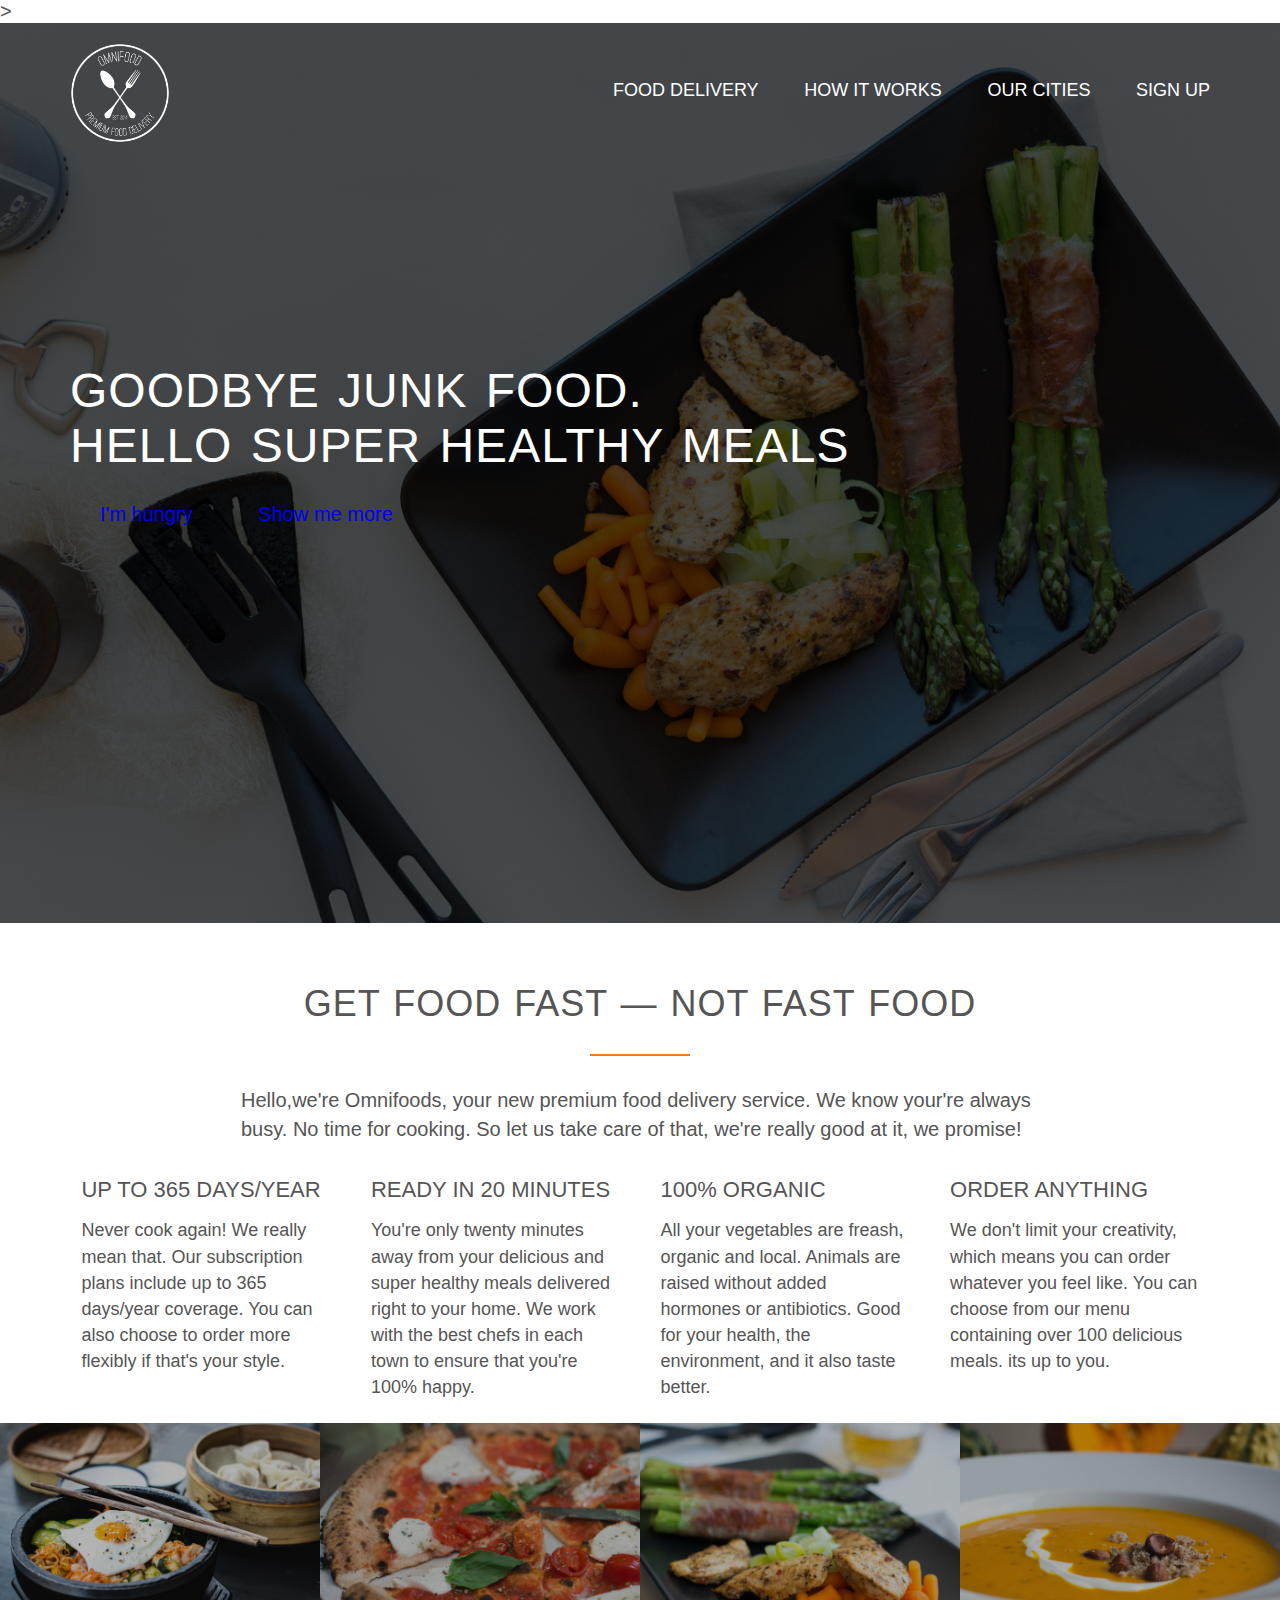
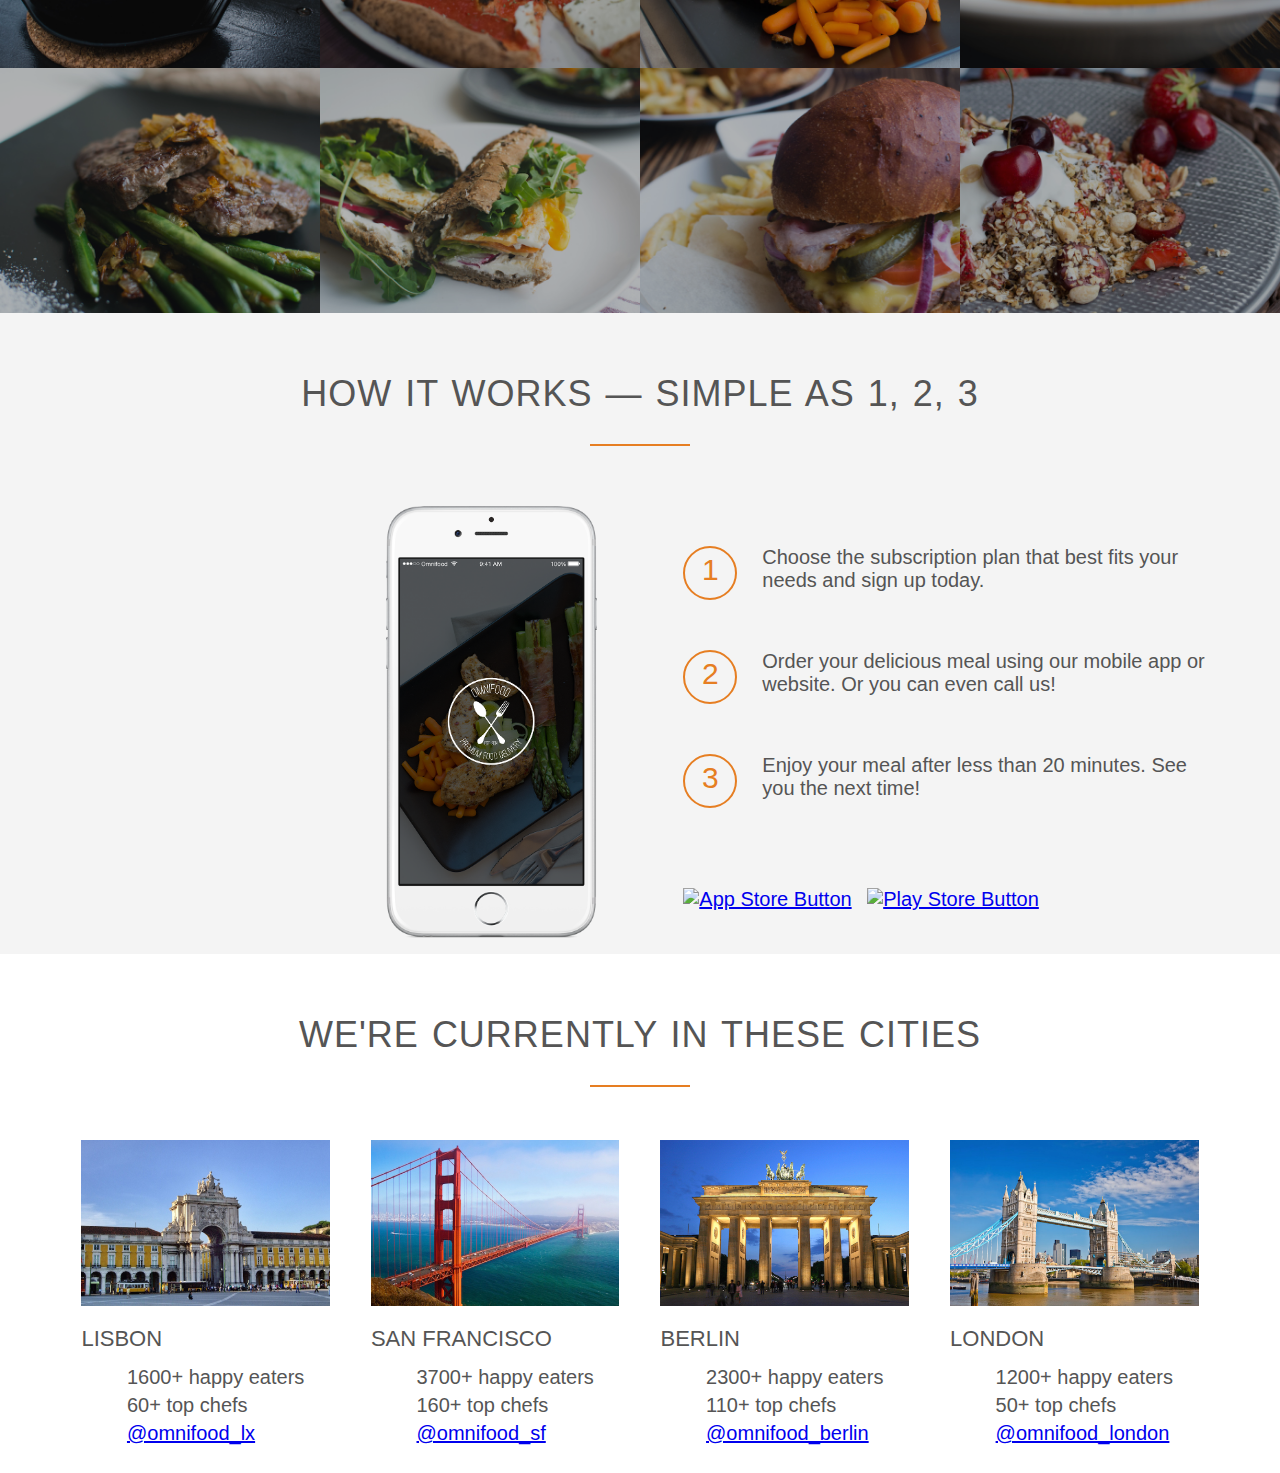
==== index.html @ 0ef4509b "aligned icons" ====
<!DOCTYPE html>
<html lang = "en">
    <head>
        <link rel = "stylesheet" type ="text/css" href = "vendors/css/normalize.css">
        <link rel ="stylesheet" type = "text/css" href="vendors/css/grid.css">
        <link rel ="stylesheet" type = "text/css" href="resources/css/style.css">
        <link href= <link href="https://fonts.googleapis.com/css?family=Lato:100,300,300i,400&display=swap" rel="stylesheet"> >
        <title> OmniFoods</title>
    </head>
    <body>
  <header>
      <nav>
          <div class="row">
            <img src="resources/img/logo-white.png" alt="Omnifoods logo" class="logo">
            <ul class="main-nav">
                <li ><a href="" > Food Delivery </a></li>
                <li ><a href="" > How it Works </a></li>
                <li ><a href="" > Our Cities </a></li>
                <li ><a href="" > Sign Up </a></li>
            </ul>
          </div>
      </nav>
      <div class = "hero-text-box"> 
          <h1> Goodbye junk food.<br> Hello super healthy meals</br></h1>
          <a class="btn btn-full" href="#"> I'm hungry</a>
          <a class ="btn btn-ghost" href="#"> Show me more</a>
      </div>
  </header>
  <section class="section-features">
      <div class="row">
          <h2>Get food fast &mdash; not fast food</h2>
          <p class="long-copy">
              Hello,we're Omnifoods, your new premium food delivery service. We know your're always busy. No time for cooking. So let us take care of that, we're really good at it, we promise!
          </p>
        </div>
        <div class="row"> 
            <div class="col span-1-of-4 box">
                    <ion-icon name="infinite" size="large" class="icon-big"></ion-icon>
                <h3> Up to 365 days/year</h3>
                <p>
                    Never cook again! We really mean that. Our subscription plans include up to 365 days/year coverage. You can also choose to order more flexibly if that's your style.
                </p>
            </div>
            <div class="col span-1-of-4 box">
                    <ion-icon name="time" size="large" class="icon-big"></ion-icon>
                    <h3> Ready in 20 minutes</h3>
                    <p>
                        You're only twenty minutes away from your delicious and super healthy meals delivered right to your home. We work with the best chefs in each town to ensure that you're 100% happy.
                    </p>
                </div>
                <div class="col span-1-of-4 box">
                        <ion-icon name="nutrition" size="large" class="icon-big"></ion-icon>
                        <h3> 100% Organic</h3>
                        <p>
                            All your vegetables are freash, organic and local. Animals are raised without added hormones or antibiotics. Good for your health, the environment, and it also taste better.
                        </p>
                    </div>
                    <div class="col span-1-of-4 box">
                            <ion-icon name="cart" size="large" class="icon-big"></ion-icon>
                            <h3> Order Anything</h3>
                            <p>
                                We don't limit your creativity, which means you can order whatever you feel like. You can choose from our menu containing over 100 delicious meals. its up to you.
                            </p>
                        </div>
         </div>

  </section>
        <section class="section-meals">
            <ul class="meals-showcase clearfix">
                <li>
                    <figure class="meal-photo">
                        <img src="resources/img/1.jpg" alt="Korean bibimbap with eggs and vegetables">
                    </figure>
                </li>
                <li>
                        <figure class="meal-photo">
                            <img src="resources/img/2.jpg" alt="Simple italian pizza with cehrry tomatoes">
                        </figure>
                    </li>
                    <li>
                            <figure class="meal-photo">
                                <img src="resources/img/3.jpg" alt="chicken breast stake with vegetables">
                            </figure>
                        </li>
                        <li>
                                <figure class="meal-photo">
                                    <img src="resources/img/4.jpg" alt="Autumn pumpkin soup">
                                </figure class="meal-photo">
                            </li>
            </ul>
            <ul class="meals-showcase clearfix">
                    <li>
                        <figure class="meal-photo">
                            <img src="resources/img/5.jpg" alt="Paleo beef steak with vegetables">
                        </figure>
                    </li>
                    <li>
                            <figure class="meal-photo">
                                <img src="resources/img/6.jpg" alt="Healthy baguatte with eggs and vegetables">
                            </figure>
                        </li>
                        <li>
                                <figure class="meal-photo">
                                    <img src="resources/img/7.jpg" alt="Burger with chedder and bacon">
                                </figure>
                            </li>
                            <li>
                                    <figure class="meal-photo">
                                        <img src="resources/img/8.jpg" alt="Granola with cherries and">
                                    </figure>
                                </li>
                </ul>
                <section class="section-steps" id="works">
                        <div class="row">
                            <h2>How it works &mdash; Simple as 1, 2, 3</h2>
                        </div>
                        <div class="row">
                            <div class="col span-1-of-2 steps-box">
                                <img src="resources/img/app-iPhone.png" alt="Omnifood app on iPhone" class="app-screen js--wp-2">
                            </div>
                            <div class="col span-1-of-2 steps-box">
                                <div class="works-step clearfix">
                                    <div>1</div>
                                    <p>Choose the subscription plan that best fits your needs and sign up today.</p>
                                </div>
                                <div class="works-step clearfix">
                                    <div>2</div>
                                    <p>Order your delicious meal using our mobile app or website. Or you can even call us!</p>
                                </div>
                                <div class="works-step clearfix">
                                    <div>3</div>
                                    <p>Enjoy your meal after less than 20 minutes. See you the next time!</p>
                                </div>
                                
                                <a href="#" class="btn-app"><img src="resources/img/download-app.svg" alt="App Store Button"></a>
                                <a href="#" class="btn-app"><img src="resources/img/download-app-android.png" alt="Play Store Button"></a>
                            </div>
                        </div>
                    </section>

                    <section class="section-cities" id="cities">
                            <div class="row">
                                <h2>We're currently in these cities</h2>
                            </div>
                            <div class="row js--wp-3">
                                <div class="col span-1-of-4 box">
                                    <img src="resources/img/lisbon-3.jpg" alt="Lisbon">
                                    <h3>Lisbon</h3>
                                    <div class="city-feature">
                                        <ion-icon name="person" class="icon-small"></ion-icon>
                                        1600+ happy eaters
                                    </div>
                                    <div class="city-feature">
                                        <ion-icon name="star-outline" class="icon-small"></ion-icon>
                                        60+ top chefs
                                    </div>
                                    <div class="city-feature">
                                        <ion-icon name="logo-twitter" class="icon-small"></ion-icon>
                                        <a href="#">@omnifood_lx</a>
                                    </div>
                                </div>
                                <div class="col span-1-of-4 box">
                                    <img src="resources/img/san-francisco.jpg" alt="San Francisco">
                                    <h3>San Francisco</h3>
                                    <div class="city-feature">
                                            <ion-icon name="person" class="icon-small"></ion-icon>
                                        3700+ happy eaters
                                    </div>
                                    <div class="city-feature">
                                            <ion-icon name="star-outline" class="icon-small"></ion-icon>
                                        160+ top chefs
                                    </div>
                                    <div class="city-feature">
                                            <ion-icon name="logo-twitter" class="icon-small"></ion-icon>
                                        <a href="#">@omnifood_sf</a>
                                    </div>
                                </div>
                                <div class="col span-1-of-4 box">
                                    <img src="resources/img/berlin.jpg" alt="Berlin">
                                    <h3>Berlin</h3>
                                    <div class="city-feature">
                                            <ion-icon name="person" class="icon-small"></ion-icon>
                                        2300+ happy eaters
                                    </div>
                                    <div class="city-feature">
                                            <ion-icon name="star-outline" class="icon-small"></ion-icon>
                                        110+ top chefs
                                    </div>
                                    <div class="city-feature">
                                            <ion-icon name="logo-twitter" class="icon-small"></ion-icon>
                                        <a href="#">@omnifood_berlin</a>
                                    </div>
                                </div>
                                <div class="col span-1-of-4 box">
                                    <img src="resources/img/london.jpg" alt="London">
                                    <h3>London</h3>
                                    <div class="city-feature">
                                            <ion-icon name="person" class="icon-small"></ion-icon>
                                        1200+ happy eaters
                                    </div>
                                    <div class="city-feature">
                                          <ion-icon name="star-outline" class="icon-small"></ion-icon>
                                        50+ top chefs
                                    </div>
                                    <div class="city-feature">
                                         <ion-icon name="logo-twitter" class="icon-small"></ion-icon>
                                        <a href="#">@omnifood_london</a>
                                    </div>
                                </div>
                            </div>
                            
                        </section>

    
        <script src="https://unpkg.com/ionicons@4.5.10-0/dist/ionicons.js"></script>
    </body>
</html>
---- vendors/css/grid.css ----
/*  SECTIONS  ============================================================================= */

.section {
	clear: both;
	padding: 0px;
	margin: 0px;
}

/*  GROUPING  ============================================================================= */

.row {
    zoom: 1; /* For IE 6/7 (trigger hasLayout) */
}

.row:before,
.row:after {
    content:"";
    display:table;
}
.row:after {
    clear:both;
}

/*  GRID COLUMN SETUP   ==================================================================== */

.col {
	display: block;
	float:left;
	margin: 1% 0 1% 1.6%;
}

.col:first-child { margin-left: 0; } /* all browsers except IE6 and lower */


/*  REMOVE MARGINS AS ALL GO FULL WIDTH AT 480 PIXELS */

@media only screen and (max-width: 480px) {
	.col { 
		/*margin: 1% 0 1% 0%;*/
        margin: 0;
	}
}


/*  GRID OF TWO   ============================================================================= */


.span-2-of-2 {
	width: 100%;
}

.span-1-of-2 {
	width: 49.2%;
}

/*  GO FULL WIDTH AT LESS THAN 480 PIXELS */

@media only screen and (max-width: 480px) {
	.span-2-of-2 {
		width: 100%; 
	}
	.span-1-of-2 {
		width: 100%; 
	}
}


/*  GRID OF THREE   ============================================================================= */

	
.span-3-of-3 {
	width: 100%; 
}

.span-2-of-3 {
	width: 66.13%; 
}

.span-1-of-3 {
	width: 32.26%; 
}


/*  GO FULL WIDTH AT LESS THAN 480 PIXELS */

@media only screen and (max-width: 480px) {
	.span-3-of-3 {
		width: 100%; 
	}
	.span-2-of-3 {
		width: 100%; 
	}
	.span-1-of-3 {
		width: 100%;
	}
}

/*  GRID OF FOUR   ============================================================================= */

	
.span-4-of-4 {
	width: 100%; 
}

.span-3-of-4 {
	width: 74.6%; 
}

.span-2-of-4 {
	width: 49.2%; 
}

.span-1-of-4 {
	width: 23.8%; 
}


/*  GO FULL WIDTH AT LESS THAN 480 PIXELS */

@media only screen and (max-width: 480px) {
	.span-4-of-4 {
		width: 100%; 
	}
	.span-3-of-4 {
		width: 100%; 
	}
	.span-2-of-4 {
		width: 100%; 
	}
	.span-1-of-4 {
		width: 100%; 
	}
}


/*  GRID OF FIVE   ============================================================================= */

	
.span-5-of-5 {
	width: 100%;
}

.span-4-of-5 {
  	width: 79.68%; 
}

.span-3-of-5 {
  	width: 59.36%; 
}

.span-2-of-5 {
  	width: 39.04%;
}

.span-1-of-5 {
  	width: 18.72%;
}


/*  GO FULL WIDTH AT LESS THAN 480 PIXELS */

@media only screen and (max-width: 480px) {
	.span-5-of-5 {
		width: 100%; 
	}
	.span-4-of-5 {
		width: 100%; 
	}
	.span-3-of-5 {
		width: 100%; 
	}
	.span-2-of-5 {
		width: 100%; 
	}
	.span-1-of-5 {
		width: 100%; 
	}
}


/*  GRID OF SIX   ============================================================================= */


.span-6-of-6 {
	width: 100%;
}

.span-5-of-6 {
  	width: 83.06%;
}

.span-4-of-6 {
  	width: 66.13%;
}

.span-3-of-6 {
  	width: 49.2%;
}

.span-2-of-6 {
  	width: 32.26%;
}

.span-1-of-6 {
  	width: 15.33%;
}


/*  GO FULL WIDTH AT LESS THAN 480 PIXELS */

@media only screen and (max-width: 480px) {
	.span-6-of-6 {
		width: 100%; 
	}
	.span-5-of-6 {
		width: 100%; 
	}
	.span-4-of-6 {
		width: 100%; 
	}
	.span-3-of-6 {
		width: 100%; 
	}
	.span-2-of-6 {
		width: 100%; 
	}
	.span-1-of-6 {
		width: 100%; 
	}
}



/*  GRID OF SEVEN   ============================================================================= */


.span-7-of-7 {
	width: 100%;
}

.span-6-of-7 {
	width: 85.48%;
}

.span-5-of-7 {
  	width: 70.97%;
}

.span-4-of-7 {
  	width: 56.45%;
}

.span-3-of-7 {
  	width: 41.94%;
}

.span-2-of-7 {
  	width: 27.42%;
}

.span-1-of-7 {
  	width: 12.91%;
}


/*  GO FULL WIDTH AT LESS THAN 480 PIXELS */

@media only screen and (max-width: 480px) {
	.span-7-of-7 {
		width: 100%; 
	}
	.span-6-of-7 {
		width: 100%; 
	}
	.span-5-of-7 {
		width: 100%; 
	}
	.span-4-of-7 {
		width: 100%; 
	}
	.span-3-of-7 {
		width: 100%; 
	}
	.span-2-of-7 {
		width: 100%; 
	}
	.span-1-of-7 {
		width: 100%; 
	}
}


/*  GRID OF EIGHT   ============================================================================= */

	
.span-8-of-8 {
	width: 100%;
}

.span-7-of-8 {
	width: 87.3%; 
}

.span-6-of-8 {
	width: 74.6%; 
}

.span-5-of-8 {
	width: 61.9%; 
}

.span-4-of-8 {
	width: 49.2%; 
}

.span-3-of-8 {
	width: 36.5%;
}

.span-2-of-8 {
	width: 23.8%; 
}

.span-1-of-8 {
	width: 11.1%; 
}


/*  GO FULL WIDTH AT LESS THAN 480 PIXELS */

@media only screen and (max-width: 480px) {
	.span-8-of-8 {
		width: 100%; 
	}
	.span-7-of-8 {
		width: 100%; 
	}
	.span-6-of-8 {
		width: 100%; 
	}
	.span-5-of-8 {
		width: 100%; 
	}
	.span-4-of-8 {
		width: 100%; 
	}
	.span-3-of-8 {
		width: 100%; 
	}
	.span-2-of-8 {
		width: 100%; 
	}
	.span-1-of-8 {
		width: 100%; 
	}
}


/*  GRID OF NINE   ============================================================================= */


.span-9-of-9 {
	width: 100%;
}

.span-8-of-9 {
	width: 88.71%;
}

.span-7-of-9 {
	width: 77.42%; 
}

.span-6-of-9 {
	width: 66.13%; 
}

.span-5-of-9 {
	width: 54.84%; 
}

.span-4-of-9 {
	width: 43.55%; 
}

.span-3-of-9 {
	width: 32.26%;
}

.span-2-of-9 {
	width: 20.97%; 
}

.span-1-of-9 {
	width: 9.68%; 
}


/*  GO FULL WIDTH AT LESS THAN 480 PIXELS */

@media only screen and (max-width: 480px) {
	.span-9-of-9 {
		width: 100%; 
	}
	.span-8-of-9 {
		width: 100%; 
	}
	.span-7-of-9 {
		width: 100%; 
	}
	.span-6-of-9 {
		width: 100%; 
	}
	.span-5-of-9 {
		width: 100%; 
	}
	.span-4-of-9 {
		width: 100%; 
	}
	.span-3-of-9 {
		width: 100%; 
	}
	.span-2-of-9 {
		width: 100%; 
	}
	.span-1-of-9 {
		width: 100%; 
	}
}


/*  GRID OF TEN   ============================================================================= */


.span-10-of-10 {
	width: 100%;
}

.span-9-of-10 {
	width: 89.84%;
}

.span-8-of-10 {
	width: 79.68%;
}

.span-7-of-10 {
	width: 69.52%; 
}

.span-6-of-10 {
	width: 59.36%; 
}

.span-5-of-10 {
	width: 49.2%; 
}

.span-4-of-10 {
	width: 39.04%; 
}

.span-3-of-10 {
	width: 28.88%;
}

.span-2-of-10 {
	width: 18.72%; 
}

.span-1-of-10 {
	width: 8.56%; 
}


/*  GO FULL WIDTH AT LESS THAN 480 PIXELS */

@media only screen and (max-width: 480px) {
	.span-10-of-10 {
		width: 100%; 
	}
	.span-9-of-10 {
		width: 100%; 
	}
	.span-8-of-10 {
		width: 100%; 
	}
	.span-7-of-10 {
		width: 100%; 
	}
	.span-6-of-10 {
		width: 100%; 
	}
	.span-5-of-10 {
		width: 100%; 
	}
	.span-4-of-10 {
		width: 100%; 
	}
	.span-3-of-10 {
		width: 100%; 
	}
	.span-2-of-10 {
		width: 100%; 
	}
	.span-1-of-10 {
		width: 100%; 
	}
}


/*  GRID OF ELEVEN   ============================================================================= */

.span-11-of-11 {
	width: 100%;
}

.span-10-of-11 {
	width: 90.76%;
}

.span-9-of-11 {
	width: 81.52%;
}

.span-8-of-11 {
	width: 72.29%;
}

.span-7-of-11 {
	width: 63.05%; 
}

.span-6-of-11 {
	width: 53.81%; 
}

.span-5-of-11 {
	width: 44.58%; 
}

.span-4-of-11 {
	width: 35.34%; 
}

.span-3-of-11 {
	width: 26.1%;
}

.span-2-of-11 {
	width: 16.87%; 
}

.span-1-of-11 {
	width: 7.63%; 
}


/*  GO FULL WIDTH AT LESS THAN 480 PIXELS */

@media only screen and (max-width: 480px) {
	.span-11-of-11 {
		width: 100%; 
	}
	.span-10-of-11 {
		width: 100%; 
	}
	.span-9-of-11 {
		width: 100%; 
	}
	.span-8-of-11 {
		width: 100%; 
	}
	.span-7-of-11 {
		width: 100%; 
	}
	.span-6-of-11 {
		width: 100%; 
	}
	.span-5-of-11 {
		width: 100%; 
	}
	.span-4-of-11 {
		width: 100%; 
	}
	.span-3-of-11 {
		width: 100%; 
	}
	.span-2-of-11 {
		width: 100%; 
	}
	.span-1-of-11 {
		width: 100%; 
	}
}


/*  GRID OF TWELVE   ============================================================================= */

.span-12-of-12 {
	width: 100%;
}

.span-11-of-12 {
	width: 91.53%;
}

.span-10-of-12 {
	width: 83.06%;
}

.span-9-of-12 {
	width: 74.6%;
}

.span-8-of-12 {
	width: 66.13%;
}

.span-7-of-12 {
	width: 57.66%; 
}

.span-6-of-12 {
	width: 49.2%; 
}

.span-5-of-12 {
	width: 40.73%; 
}

.span-4-of-12 {
	width: 32.26%; 
}

.span-3-of-12 {
	width: 23.8%;
}

.span-2-of-12 {
	width: 15.33%; 
}

.span-1-of-12 {
	width: 6.86%; 
}


/*  GO FULL WIDTH AT LESS THAN 480 PIXELS */

@media only screen and (max-width: 480px) {
	.span-12-of-12 {
		width: 100%; 
	}
	.span-11-of-12 {
		width: 100%; 
	}
	.span-10-of-12 {
		width: 100%; 
	}
	.span-9-of-12 {
		width: 100%; 
	}
	.span-8-of-12 {
		width: 100%; 
	}
	.span-7-of-12 {
		width: 100%; 
	}
	.span-6-of-12 {
		width: 100%; 
	}
	.span-5-of-12 {
		width: 100%; 
	}
	.span-4-of-12 {
		width: 100%; 
	}
	.span-3-of-12 {
		width: 100%; 
	}
	.span-2-of-12 {
		width: 100%; 
	}
	.span-1-of-12 {
		width: 100%; 
	}
}
---- resources/css/style.css ----
/* ------------------- */
/* BASIC SET UP*/
/*--------------------*/
*{
    margin:0;
    padding:0;
    box-sizing: border-box;
}
html{
    background-color: #fff;
    color:#555;
    font-family: 'Lato', 'Arial', sans-serif;
    font-size:20px;
    font-weight: 300;
    text-rendering: optimizeLegibility;

}
/* ------------------- */
/* REUSABLE COMPONENTS*/
/*--------------------*/
.clearfix {zoom: 1;}
.clearfix:after {
    content: '.';
    clear: both;
    display: block;
    height: 0;
    visibility: hidden;
}

.row{
   max-width: 1140px;
   /*margin:0 auto 0 auto; */
   /* center the row on the page*/
   margin:0 auto;
}
.section{
    padding:80px 0;
}
.box{
    padding:1%
}
/*-----------Headings------------*/

h1,
h2,
h3 {
    font-weight: 300;
    text-transform: uppercase;
}
h1{
    margin-top:0;
    margin-bottom:20px;
    color: #fff;
    font-size:240%;
    word-spacing: 4px;
    letter-spacing: 1px;
}
h2{
    font-size: 180%;
    word-spacing:2px;
    text-align:center;
    margin-bottom:30px;
    margin-top: 60px;
    letter-spacing: 1px;
}
h2:after{
 display:block;
 height:2px;
 background-color: #e67e22;
 content:" ";
 width:100px;
 margin:0 auto;
 margin-top: 30px;
}
h3{
    font-size:110%;
    margin-bottom:15px;
}

/* ----- ICONS ----- */

.icon-small {
    display: inline-block; /*aligned to each other inline block, text align with a specified wi*/
    width: 30px;
    text-align: center;
    color: #e67e22;
    font-size: 120%;
    margin-right: 10px;
    
    /*secrets to align text and icons*/
    line-height: 120%;
    vertical-align: middle;
    margin-top: -5px;
}


/*------Paragraph------*/
.long-copy{
   line-height:145%; 
   width:70%;
   margin-left:15%;
}
.box p{
    font-size:90%;
    line-height: 145%;
}
/*--------Icons--------*/
 .icon-big{
     font-size:400%;
     display:block;
     color:#e67e22;
     margin-bottom: 10px;
 }
/* ------------------- */
/* BUTTONS*/
/*--------------------*/
.btn:link,
.btn:visited {
    display:inline-block;
    padding:10px 30px;
    font-weight: 300;
    text-decoration: none;
    border-radius: 200px;
    transition: background-color 0.2s, border 0.2s, color 0.2s;
}
.btn-full:link
.btn-full:visited{
    background-color: #e67e22;
    border: 1px solid #e67e22;
    color:#fff;
    margin-right:15px;
}
.btn-ghost:link
.btn-ghost:link{
    border: 1px solid #e67e22;
    color: #e67e22;
}
.btn:hover,
.btn:active{
    background-color: #cf6d17;
}
.btn-full:hover
.btn-full:active{

    border: 1px solid #cf6d17;
    
}
.btn-ghost:hover
.btn-ghost:active{
    border: 1px solid #cf6d17;
    color: #fff;
}
/* ------------------- */
/* HEADER*/
/*--------------------*/
header{
    background-image:linear-gradient(rgba(0,0,0,0.7), rgba(0,0,0,0.7)), url(img/hero.jpg);
    background-size:cover;
    background-position: center;
    height:100vh;
}
.hero-text-box{
    position:absolute;
    width:1140px;
    top:50%;
    left:50%;
    transform: translate(-50%, -50%)
}
.logo{
    height:100px;
    width:auto;
    float:left;
    margin-top:20px;
}
.main-nav{
    float:right;
    list-style:none;
}
.main-nav li{
    display:inline-block;
    margin-left:40px;
    margin-top:55px;
}
.main-nav li a:link,
.main-nav li a:visited{
    color:#fff;
    text-decoration: none;
    text-transform: uppercase;
    font-size:90%;
    border-bottom: 2px transparent;
    transition:border-bottom 0.2s;
    padding: 8px 0;
}
.main-nav li a:hover,
.main-nav li a:active{
border-bottom: 2px solid #e67e22;
}
/*-----------------------------*/
/*------------FEATURES------------*/
/*-----------------------------*/


section-features .long-copy{
    margin-bottom:40px;
}

/*-----------------------------*/
/*------------MEALS------------*/
/*-----------------------------*/
.section-meals{
    padding:0
}
.meals-showcase{
    list-style:none;
    width:100%;
}
.meals-showcase li{
    display:block;
    float:left;
    width:25%;
}
.meal-photo{
    width:100%;
    margin:0;
    overflow: hidden;
    background-color: #000;
}
.meal-photo img{
    opacity:0.7;
    width:100%;
    height:auto;
    transform:scale(1.15);
    transition:transform 0.5s, opacity 0.5s;
}
.meal-photo img:hover{
    /* when you hover you want opacity to change*/
    opacity: 1;
    transform: scale(1.03);/* scaling to 1.03 instead of one will destroy the white line appreing btwn images*/
}
/*-----------------------------*/
/*------------How It Works------------*/
/*-----------------------------*/
.section-steps {
    background-color: #f4f4f4;
}

.steps-box {
    margin-top: 30px;
}


.steps-box:first-child {
    text-align: right;
    padding-right: 3%;
}

.steps-box:last-child {
    text-align: left;
    padding-left: 3%;
    margin-top: 70px;
}

.app-screen {
    width: 40%;
}

.works-step {
    margin-bottom: 50px;
}

.works-step:last-of-type {
    margin-bottom: 80px;
}

.works-step div {
    color: #e67e22;
    font-size: 150%;
    height: 54px;
    width: 54px;
    border: 2px solid #e67e22;
    border-radius: 50%;
    display: inline-block;
    text-align: center;
    margin-right: 25px;
    float: left;
    padding: 5px;
}

.btn-app:link,
.btn-app:visited {
    border: 0;
}

.btn-app img {
    height: 50px;
    width: auto;
    margin-right: 10px;
}
/*-----------------------------*/
/*------------Cities------------*/
/*-----------------------------*/
.box img {
    width: 100%;
    height: auto;
    margin-bottom: 15px;
}
/* margin to each of the lines*/
.city-feature {
    margin-bottom: 5px;
}
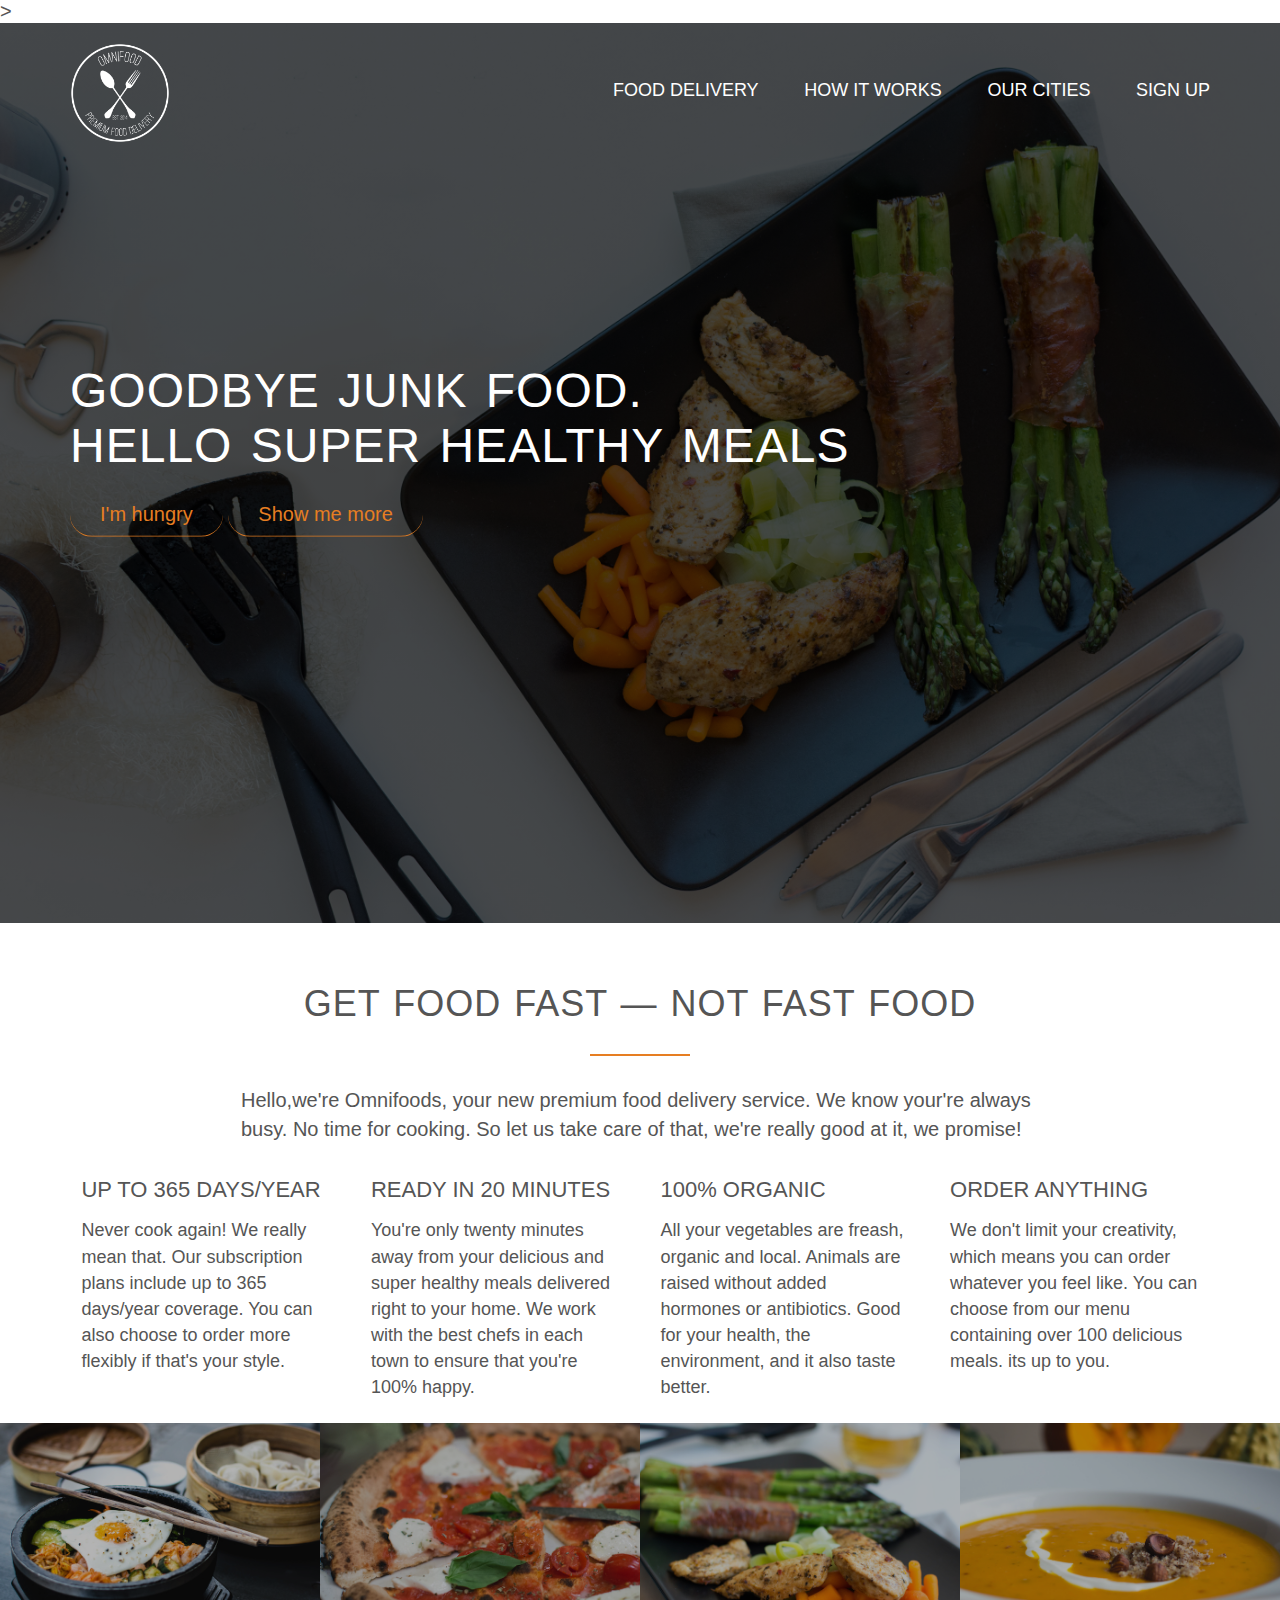
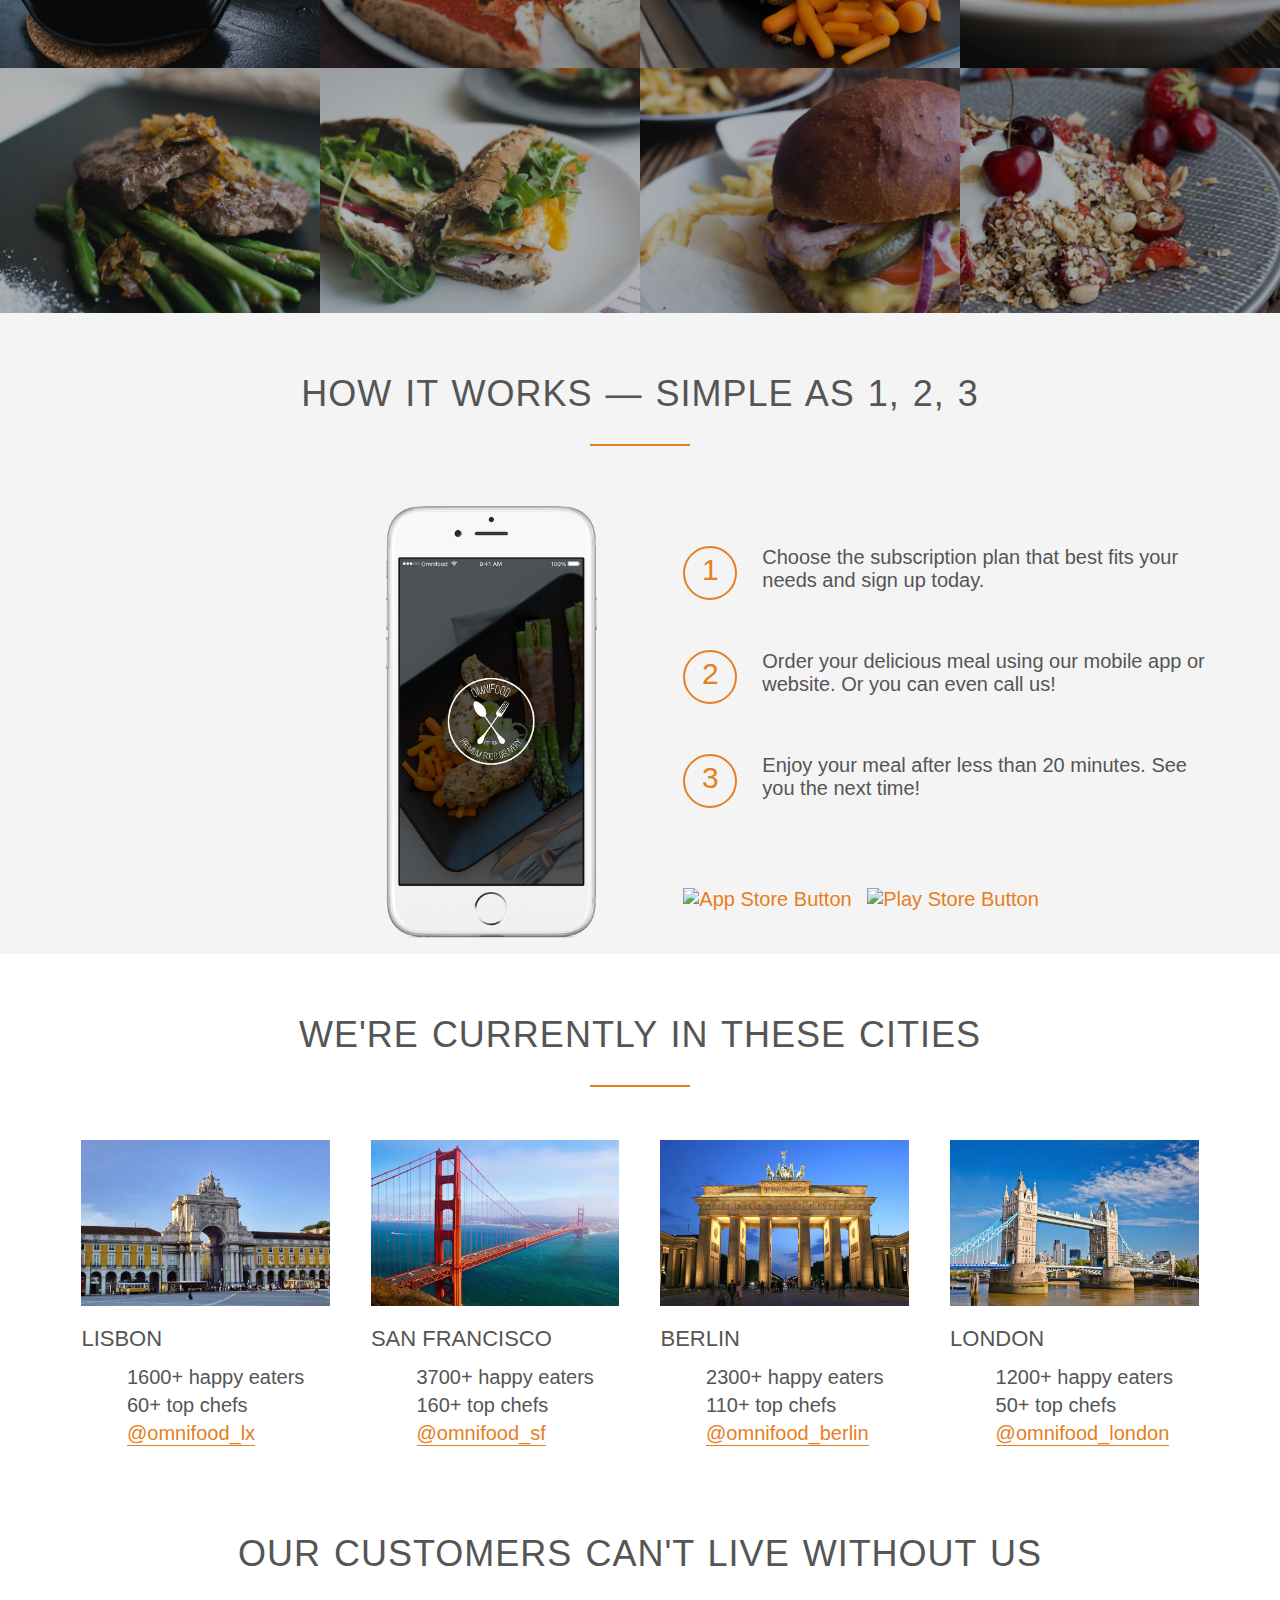
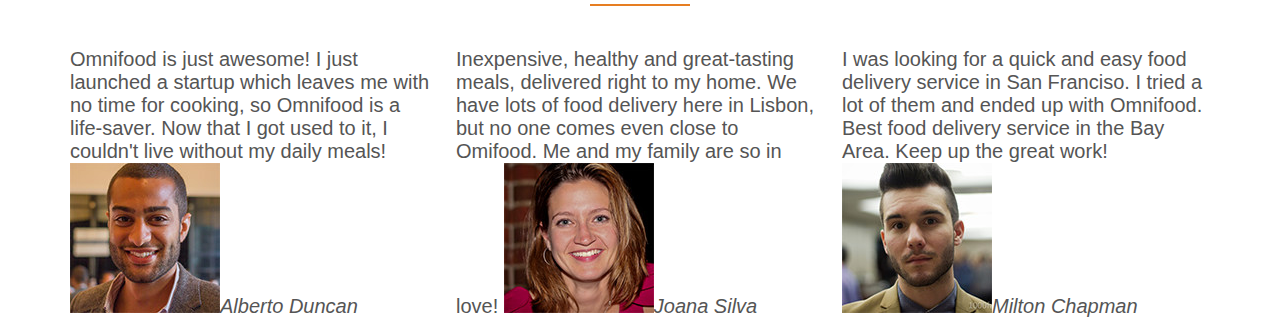
==== commit 489a515b: "HTML-customer section" ====
--- a/index.html
+++ b/index.html
@@ -211,6 +211,32 @@
                             
                         </section>
 
+                        <section class="section-testimonials">
+                                <div class="row">
+                                    <h2>Our customers can't live without us</h2>
+                                </div>
+                                <div class="row">
+                                    <div class="col span-1-of-3">
+                                        <blockquote>
+                                            Omnifood is just awesome! I just launched a startup which leaves me with no time for cooking, so Omnifood is a life-saver. Now that I got used to it, I couldn't live without my daily meals!
+                                            <cite><img src="resources/img/customer-1.jpg">Alberto Duncan</cite>
+                                        </blockquote>
+                                    </div>
+                                    <div class="col span-1-of-3">
+                                        <blockquote>
+                                           Inexpensive, healthy and great-tasting meals, delivered right to my home. We have lots of food delivery here in Lisbon, but no one comes even close to Omifood. Me and my family are so in love!
+                                            <cite><img src="resources/img/customer-2.jpg">Joana Silva</cite>
+                                        </blockquote>
+                                    </div>
+                                    <div class="col span-1-of-3">
+                                        <blockquote>
+                    I was looking for a quick and easy food delivery service in San Franciso. I tried a lot of them and ended up with Omnifood. Best food delivery service in the Bay Area. Keep up the great work!
+                                        <cite><img src="resources/img/customer-3.jpg">Milton Chapman</cite>
+                                        </blockquote>
+                                    </div>
+                                </div>
+                            </section>
+
     
         <script src="https://unpkg.com/ionicons@4.5.10-0/dist/ionicons.js"></script>
     </body>
--- a/resources/css/style.css
+++ b/resources/css/style.css
@@ -78,6 +78,13 @@
 }
 
 /* ----- ICONS ----- */
+.icon-big {
+    font-size: 350%;
+    display: block;
+    color: #e67e22;
+    margin-bottom: 10px;
+}
+
 
 .icon-small {
     display: inline-block; /*aligned to each other inline block, text align with a specified wi*/
@@ -90,7 +97,25 @@
     /*secrets to align text and icons*/
     line-height: 120%;
     vertical-align: middle;
-    margin-top: -5px;
+    margin-top: -5px;/* Negative margin takes a space away*/
+}
+
+/* ----- LINKS ----- */
+
+a:link,
+a:visited {
+    color: #e67e22;
+    text-decoration: none;
+    padding-bottom: 1px;
+    border-bottom: 1px solid #e67e22;
+    -webkit-transition: border-bottom 0.2s, color 0.2s;
+    transition: border-bottom 0.2s, color 0.2s;
+}
+
+a:hover,
+a:active {
+    color: #555;
+    border-bottom: 1px solid transparent;
 }
 
 
@@ -285,7 +310,7 @@
     float: left;
     padding: 5px;
 }
-
+/*itunes and app store icons were getting highlighted after hover. This will prevent that*/
 .btn-app:link,
 .btn-app:visited {
     border: 0;
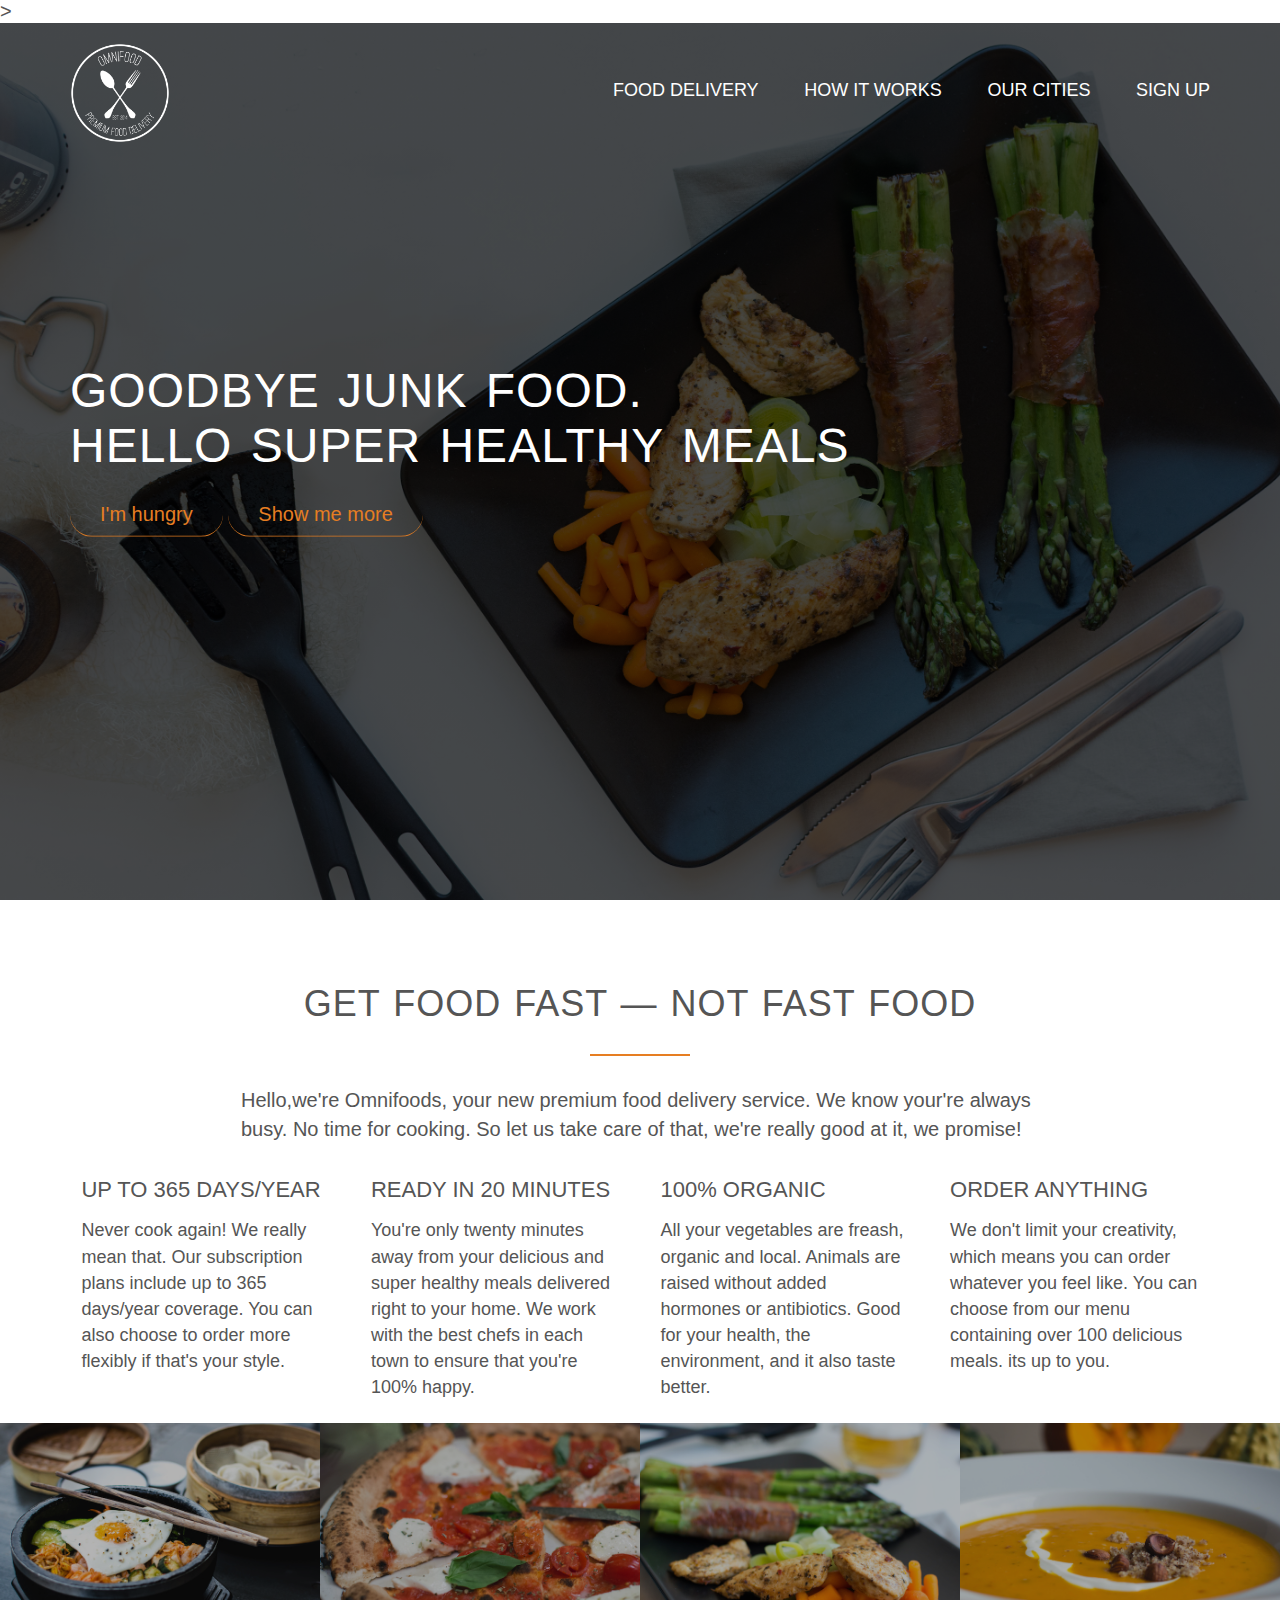
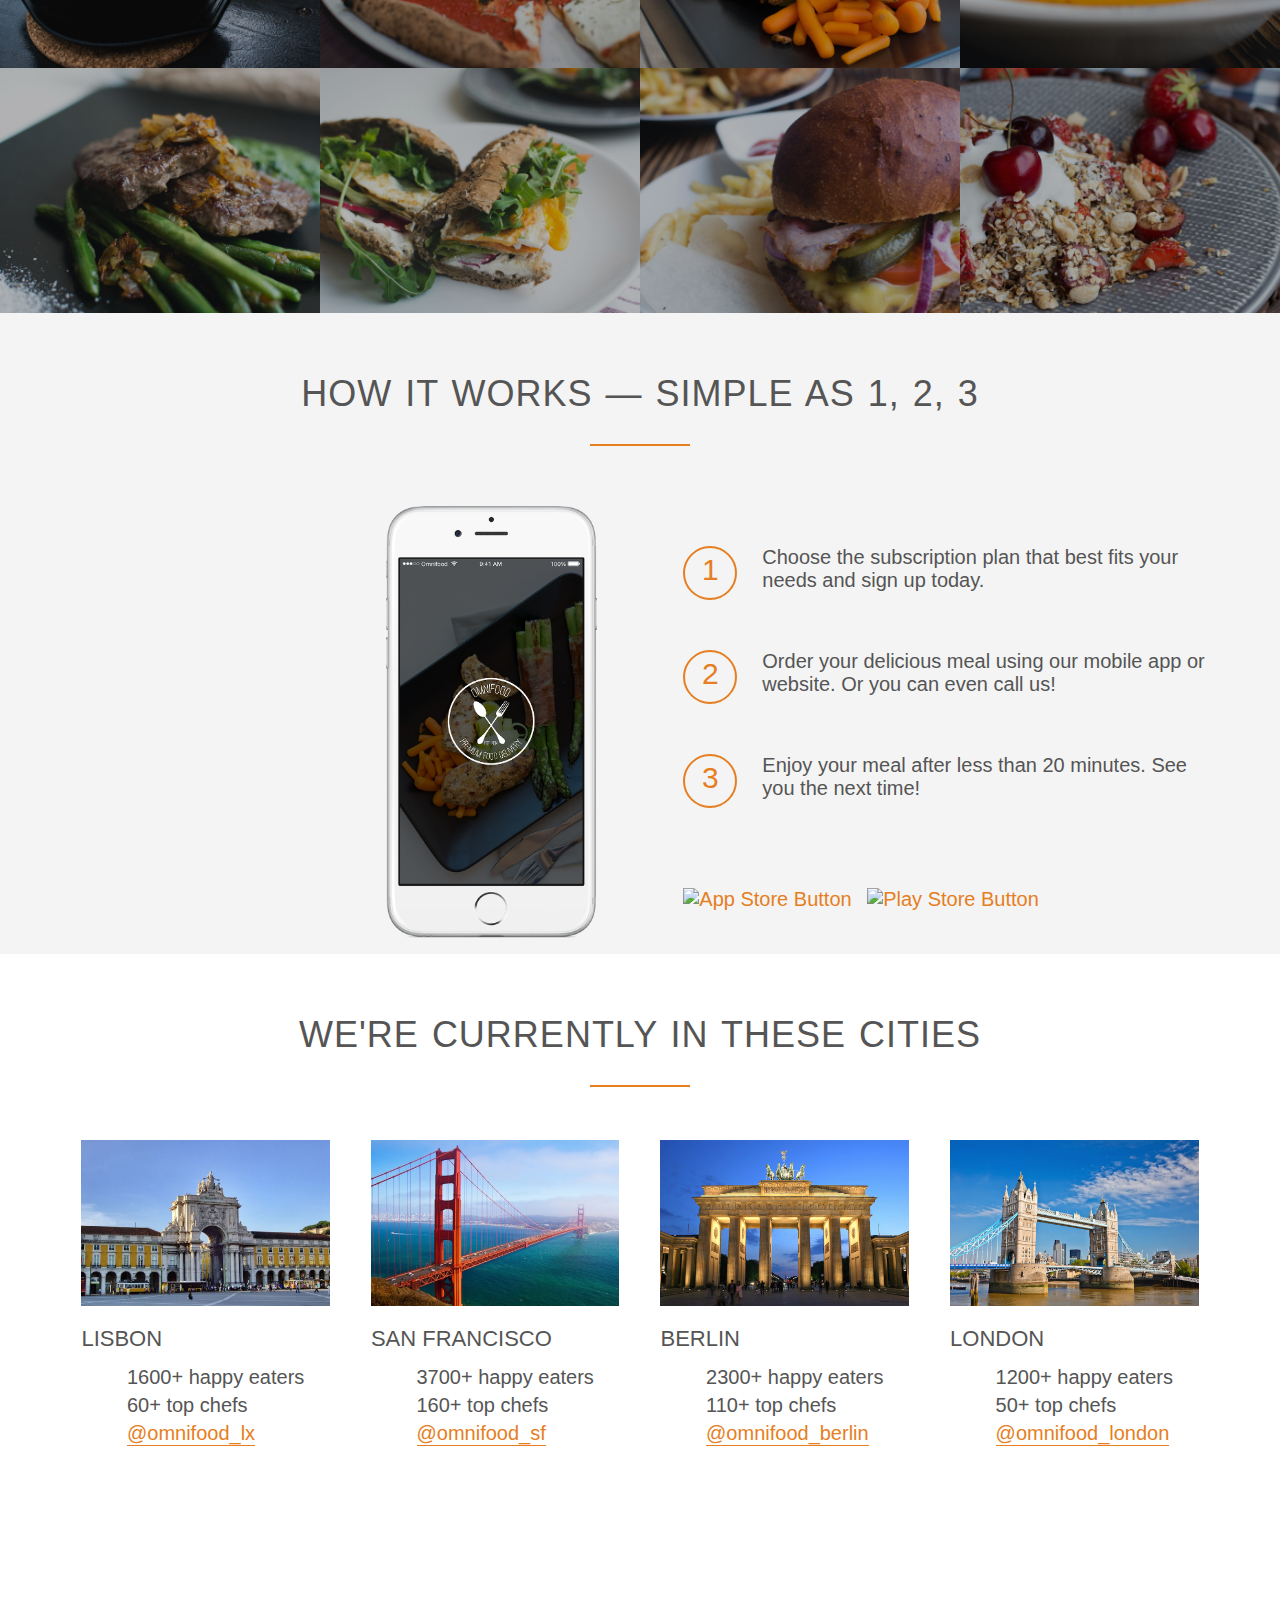
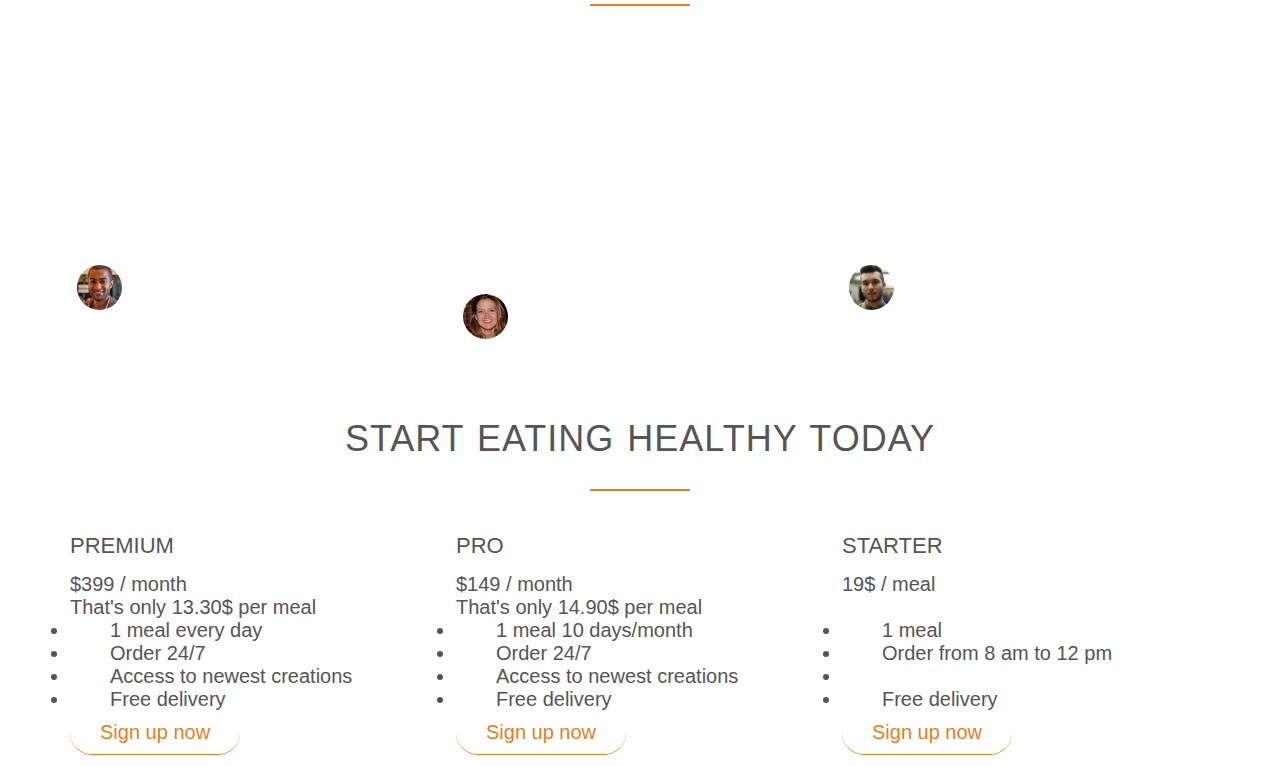
==== commit fa2dc9f5: "HTML" ====
--- a/index.html
+++ b/index.html
@@ -237,6 +237,74 @@
                                 </div>
                             </section>
 
+                            <section class="section-plans js--section-plans" id="plans">
+                                    <div class="row">
+                                        <h2>Start eating healthy today</h2>
+                                    </div>
+                                    <div class="row">
+                                        <div class="col span-1-of-3">
+                                            <div class="plan-box js--wp-4">
+                                                <div>
+                                                    <h3>Premium</h3>
+                                                    <p class="plan-price">$399 <span>/ month</span></p>
+                                                    <p class="plan-price-meal">That's only 13.30$ per meal</p>
+                                                </div>
+                                                <div>
+                                                    <ul>
+                                                        <li><i class="ion-ios-checkmark-empty icon-small"></i>1 meal every day</li>
+                                                        <li><i class="ion-ios-checkmark-empty icon-small"></i>Order 24/7</li>
+                                                        <li><i class="ion-ios-checkmark-empty icon-small"></i>Access to newest creations</li>
+                                                        <li><i class="ion-ios-checkmark-empty icon-small"></i>Free delivery</li>
+                                                    </ul>
+                                                </div>
+                                                <div>
+                                                    <a href="#" class="btn btn-full">Sign up now</a>
+                                                </div>
+                                            </div>
+                                        </div>
+                                        <div class="col span-1-of-3">
+                                            <div class="plan-box">
+                                                <div>
+                                                    <h3>Pro</h3>
+                                                    <p class="plan-price">$149 <span>/ month</span></p>
+                                                    <p class="plan-price-meal">That's only 14.90$ per meal</p>
+                                                </div>
+                                                <div>
+                                                    <ul>
+                                                        <li><i class="ion-ios-checkmark-empty icon-small"></i>1 meal 10 days/month</li>
+                                                        <li><i class="ion-ios-checkmark-empty icon-small"></i>Order 24/7</li>
+                                                        <li><i class="ion-ios-checkmark-empty icon-small"></i>Access to newest creations</li>
+                                                        <li><i class="ion-ios-checkmark-empty icon-small"></i>Free delivery</li>
+                                                    </ul>
+                                                </div>
+                                                <div>
+                                                    <a href="#" class="btn btn-ghost">Sign up now</a>
+                                                </div>
+                                            </div>
+                                        </div>
+                                        <div class="col span-1-of-3">
+                                            <div class="plan-box">
+                                                <div>
+                                                    <h3>Starter</h3>
+                                                    <p class="plan-price">19$ <span>/ meal</span></p>
+                                                    <p class="plan-price-meal">&nbsp;</p>
+                                                </div>
+                                                <div>
+                                                    <ul>
+                                                        <li><i class="ion-ios-checkmark-empty icon-small"></i>1 meal</li>
+                                                        <li><i class="ion-ios-checkmark-empty icon-small"></i>Order from 8 am to 12 pm</li>
+                                                        <li><i class="ion-ios-close-empty icon-small"></i></li>
+                                                        <li><i class="ion-ios-checkmark-empty icon-small"></i>Free delivery</li>
+                                                    </ul>
+                                                </div>
+                                                <div>
+                                                    <a href="#" class="btn btn-ghost">Sign up now</a>
+                                                </div>
+                                            </div>
+                                        </div>
+                                    </div>
+                                </section>
+
     
         <script src="https://unpkg.com/ionicons@4.5.10-0/dist/ionicons.js"></script>
     </body>
--- a/resources/css/style.css
+++ b/resources/css/style.css
@@ -183,6 +183,7 @@
     background-size:cover;
     background-position: center;
     height:100vh;
+    background-attachment: fixed;
 }
 .hero-text-box{
     position:absolute;
@@ -333,3 +334,45 @@
 .city-feature {
     margin-bottom: 5px;
 }
+/* ----------------------------------------------- */
+/* TESTIMONIALS */
+/* ----------------------------------------------- */
+
+.section-testimonials {
+    /*make image darker*/
+    background-image: -webkit-linear-gradient(rgba(0, 0, 0, 0.8), rgba(0, 0, 0, 0.8)), url(img/back-customers.jpg);
+    background-image: linear-gradient(rgba(0, 0, 0, 0.8), rgba(0, 0, 0, 0.8)), url(img/back-customers.jpg);
+    background-size: cover;
+    color: #fff;
+    background-attachment: fixed;
+}
+
+blockquote {
+    padding: 2%;
+    font-style: italic;
+    line-height: 145%;
+    position: relative;
+    margin-top: 40px;
+}
+
+blockquote:before {
+    content: "\201C";
+    font-size: 500%;
+    display: block;/* position on the new line only way is to make it into a block element*/
+    position: absolute;/*when making an element with an absolute position make sure that parent has relative position*/
+    left: -5px;
+}
+
+cite {
+    font-size: 90%;
+    margin-top: 25px;
+    display: block;/* to add a line break between image and cite*/
+}
+
+cite img {
+    height: 45px;
+    border-radius: 50%;
+    margin-right: 10px;
+    vertical-align: middle;
+}
+
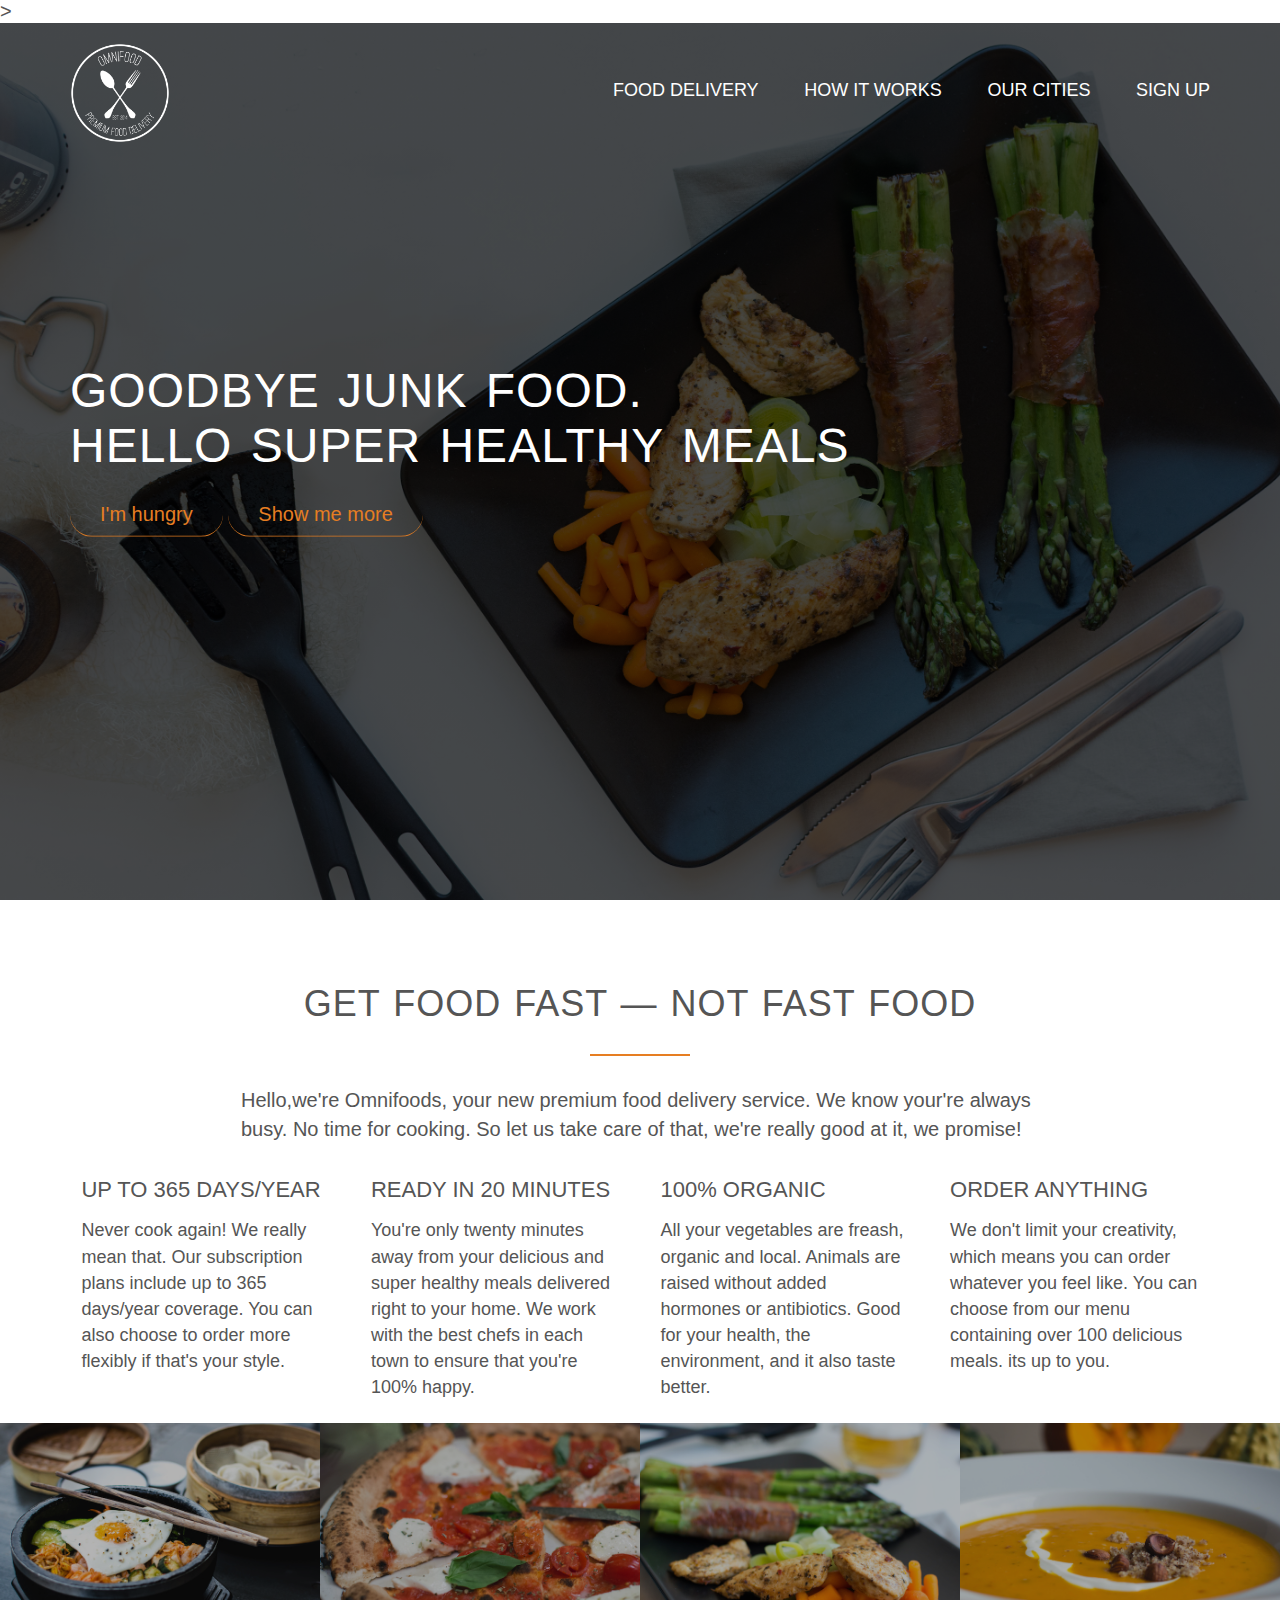
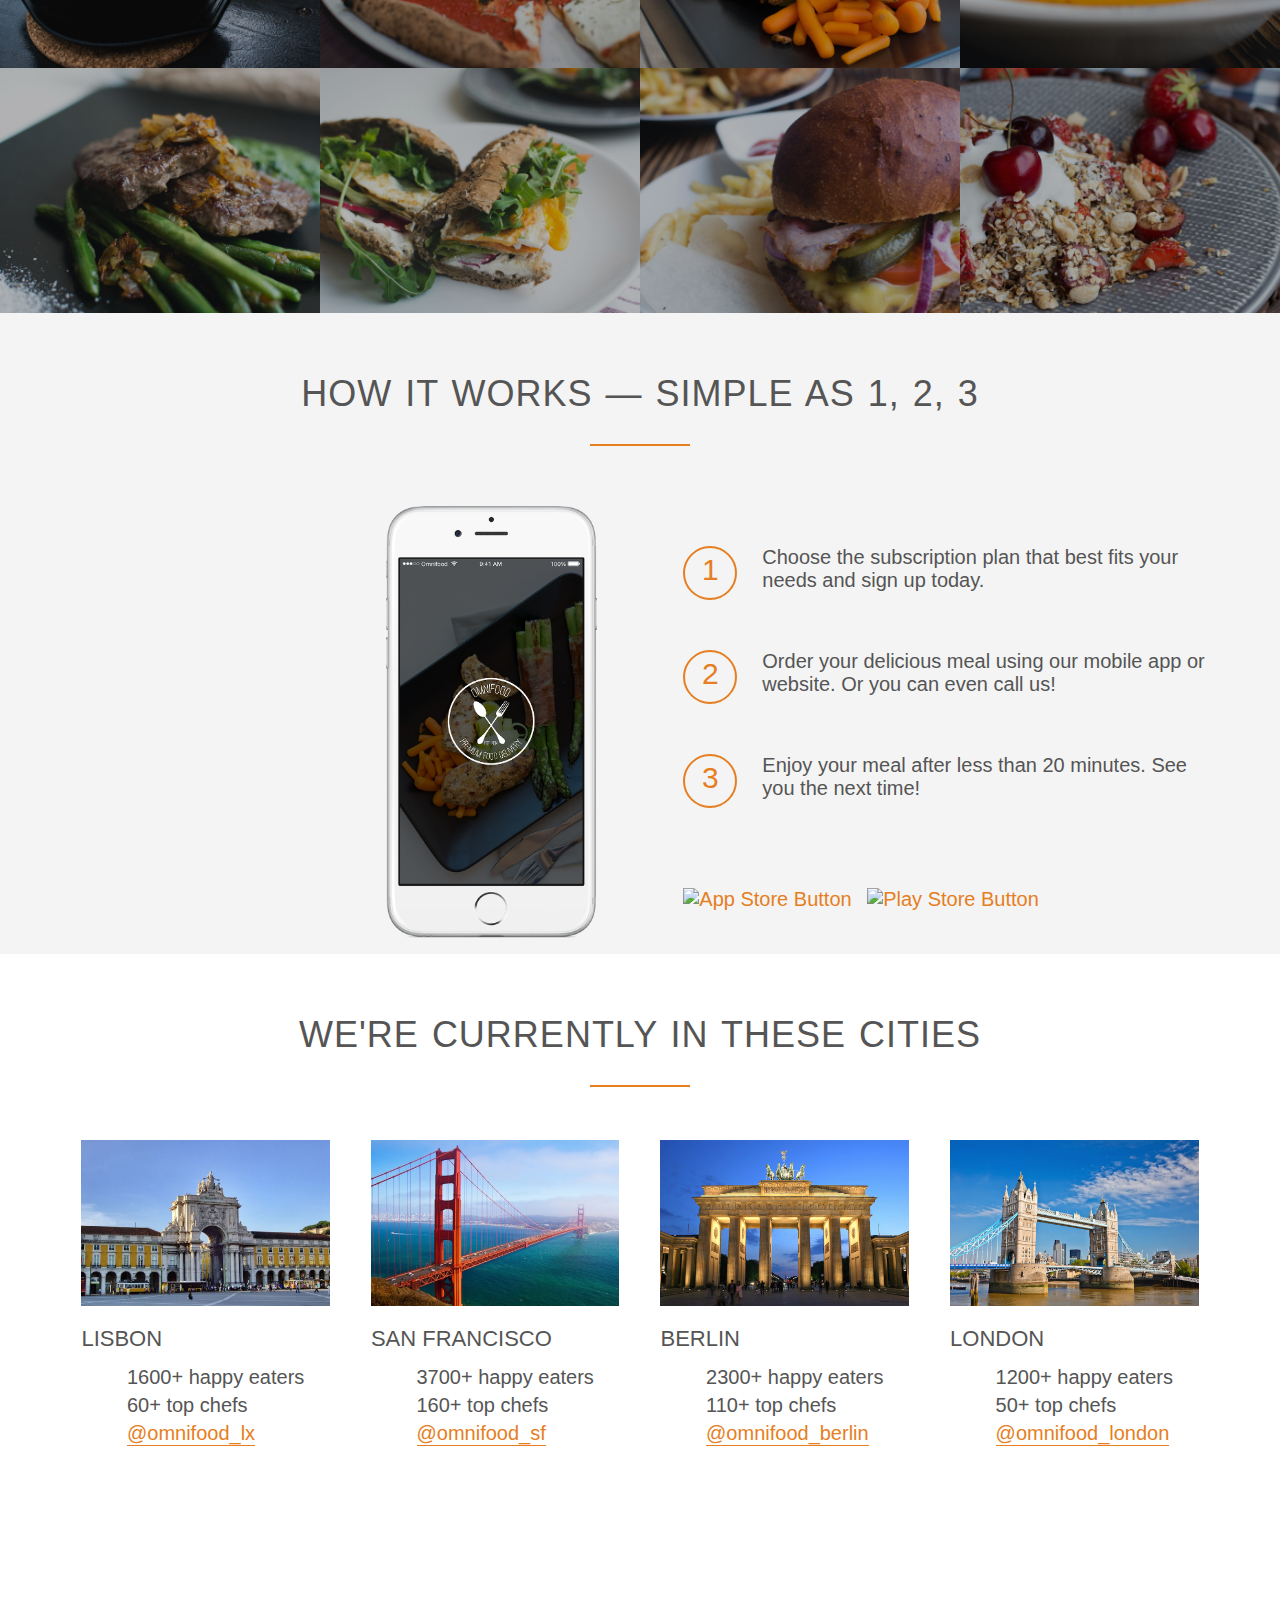
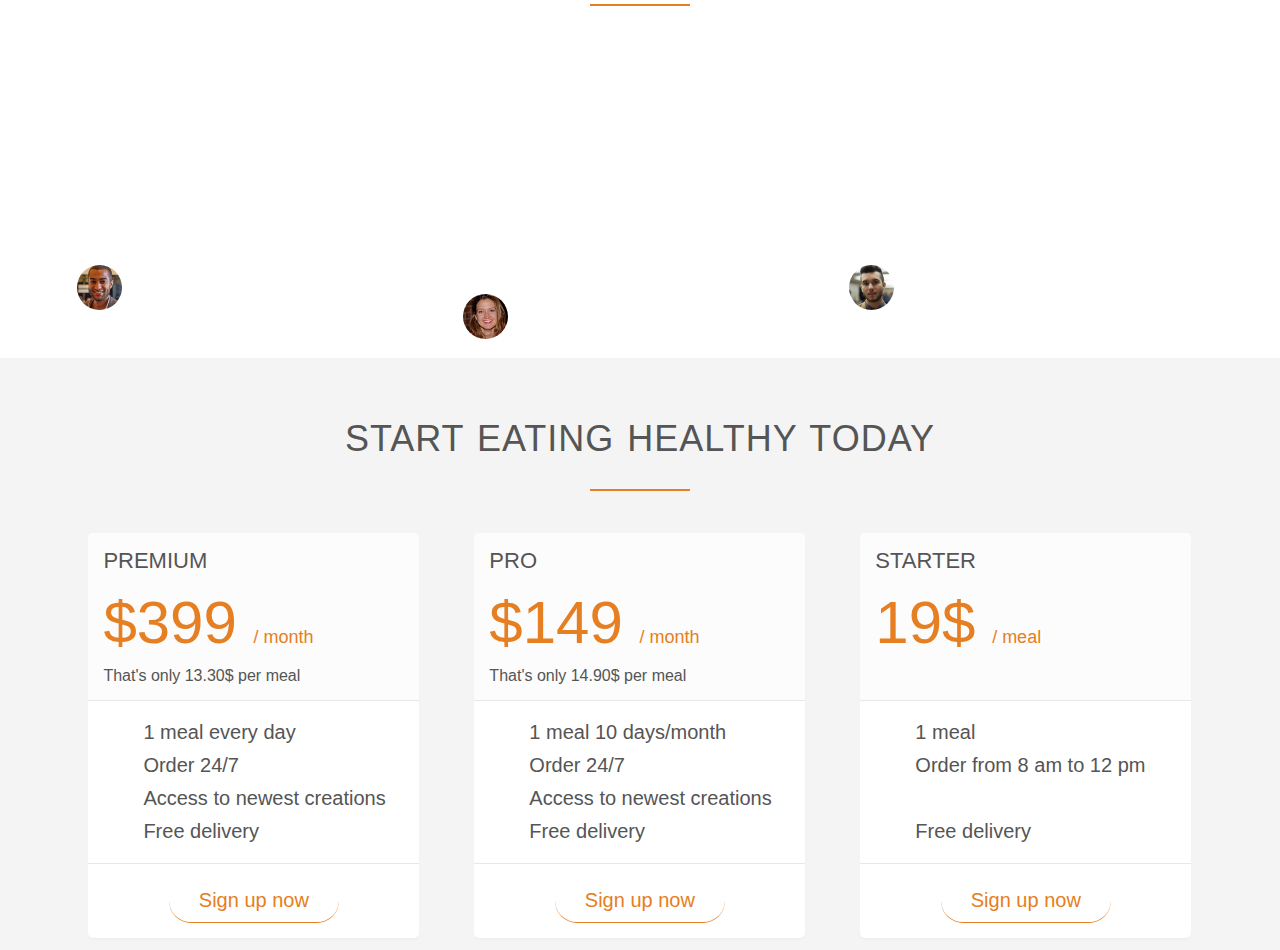
==== commit bdfffe94: "Payments css and HTML" ====
--- a/index.html
+++ b/index.html
@@ -251,10 +251,10 @@
                                                 </div>
                                                 <div>
                                                     <ul>
-                                                        <li><i class="ion-ios-checkmark-empty icon-small"></i>1 meal every day</li>
-                                                        <li><i class="ion-ios-checkmark-empty icon-small"></i>Order 24/7</li>
-                                                        <li><i class="ion-ios-checkmark-empty icon-small"></i>Access to newest creations</li>
-                                                        <li><i class="ion-ios-checkmark-empty icon-small"></i>Free delivery</li>
+                                                        <li><ion-icon name="checkmark" class="icon-small"></ion-icon>1 meal every day</li>
+                                                        <li><ion-icon name="checkmark" class="icon-small"></ion-icon></i>Order 24/7</li>
+                                                        <li><ion-icon name="checkmark" class="icon-small"></ion-icon></i>Access to newest creations</li>
+                                                        <li><ion-icon name="checkmark" class="icon-small"></ion-icon></i>Free delivery</li>
                                                     </ul>
                                                 </div>
                                                 <div>
@@ -271,10 +271,10 @@
                                                 </div>
                                                 <div>
                                                     <ul>
-                                                        <li><i class="ion-ios-checkmark-empty icon-small"></i>1 meal 10 days/month</li>
-                                                        <li><i class="ion-ios-checkmark-empty icon-small"></i>Order 24/7</li>
-                                                        <li><i class="ion-ios-checkmark-empty icon-small"></i>Access to newest creations</li>
-                                                        <li><i class="ion-ios-checkmark-empty icon-small"></i>Free delivery</li>
+                                                        <li><ion-icon name="checkmark" class="icon-small"></ion-icon>1 meal 10 days/month</li>
+                                                        <li><ion-icon name="checkmark" class="icon-small"></ion-icon>Order 24/7</li>
+                                                        <li><ion-icon name="checkmark" class="icon-small"></ion-icon>Access to newest creations</li>
+                                                        <li><ion-icon name="checkmark" class="icon-small"></ion-icon>Free delivery</li>
                                                     </ul>
                                                 </div>
                                                 <div>
@@ -291,9 +291,9 @@
                                                 </div>
                                                 <div>
                                                     <ul>
-                                                        <li><i class="ion-ios-checkmark-empty icon-small"></i>1 meal</li>
-                                                        <li><i class="ion-ios-checkmark-empty icon-small"></i>Order from 8 am to 12 pm</li>
-                                                        <li><i class="ion-ios-close-empty icon-small"></i></li>
+                                                        <li><ion-icon name="checkmark" class="icon-small"></ion-icon>1 meal</li>
+                                                        <li><ion-icon name="checkmark" class="icon-small"></ion-icon>Order from 8 am to 12 pm</li>
+                                                        <li><ion-icon name="checkmark" class="icon-small"></ion-icon></li>
                                                         <li><i class="ion-ios-checkmark-empty icon-small"></i>Free delivery</li>
                                                     </ul>
                                                 </div>
--- a/resources/css/style.css
+++ b/resources/css/style.css
@@ -376,3 +376,61 @@
     vertical-align: middle;
 }
 
+
+/* ----------------------------------------------- */
+/* SIGN UP */
+/* ----------------------------------------------- */
+
+.section-plans {
+    background-color: #f4f4f4;
+}
+
+.plan-box {
+    background-color: #fff;
+    border-radius: 5px;
+    width: 90%;
+    margin-left: 5%;
+    box-shadow: 0 2px 2px #efefef;/*subtle color to highlight the difference*/
+}
+
+.plan-box div {
+    padding: 15px;
+    border-bottom: 1px solid #e8e8e8;
+}
+
+.plan-box div:first-child {
+    background-color: #fcfcfc;
+    border-top-left-radius: 5px;
+    border-top-right-radius: 5px;
+}
+
+.plan-box div:last-child {
+    text-align: center;/*Sign Up Now Buttons*/
+    border: 0;
+}
+
+
+.plan-price {
+    font-size: 300%;
+    margin-bottom: 10px;
+    font-weight: 100;
+    color: #e67e22;
+}
+
+.plan-price span {
+    font-size: 30%;
+    font-weight: 300;
+}
+
+.plan-price-meal {
+    font-size: 80%;
+}
+
+.plan-box ul {
+    list-style: none;
+}
+
+.plan-box ul li {
+    padding: 5px 0;
+}
+
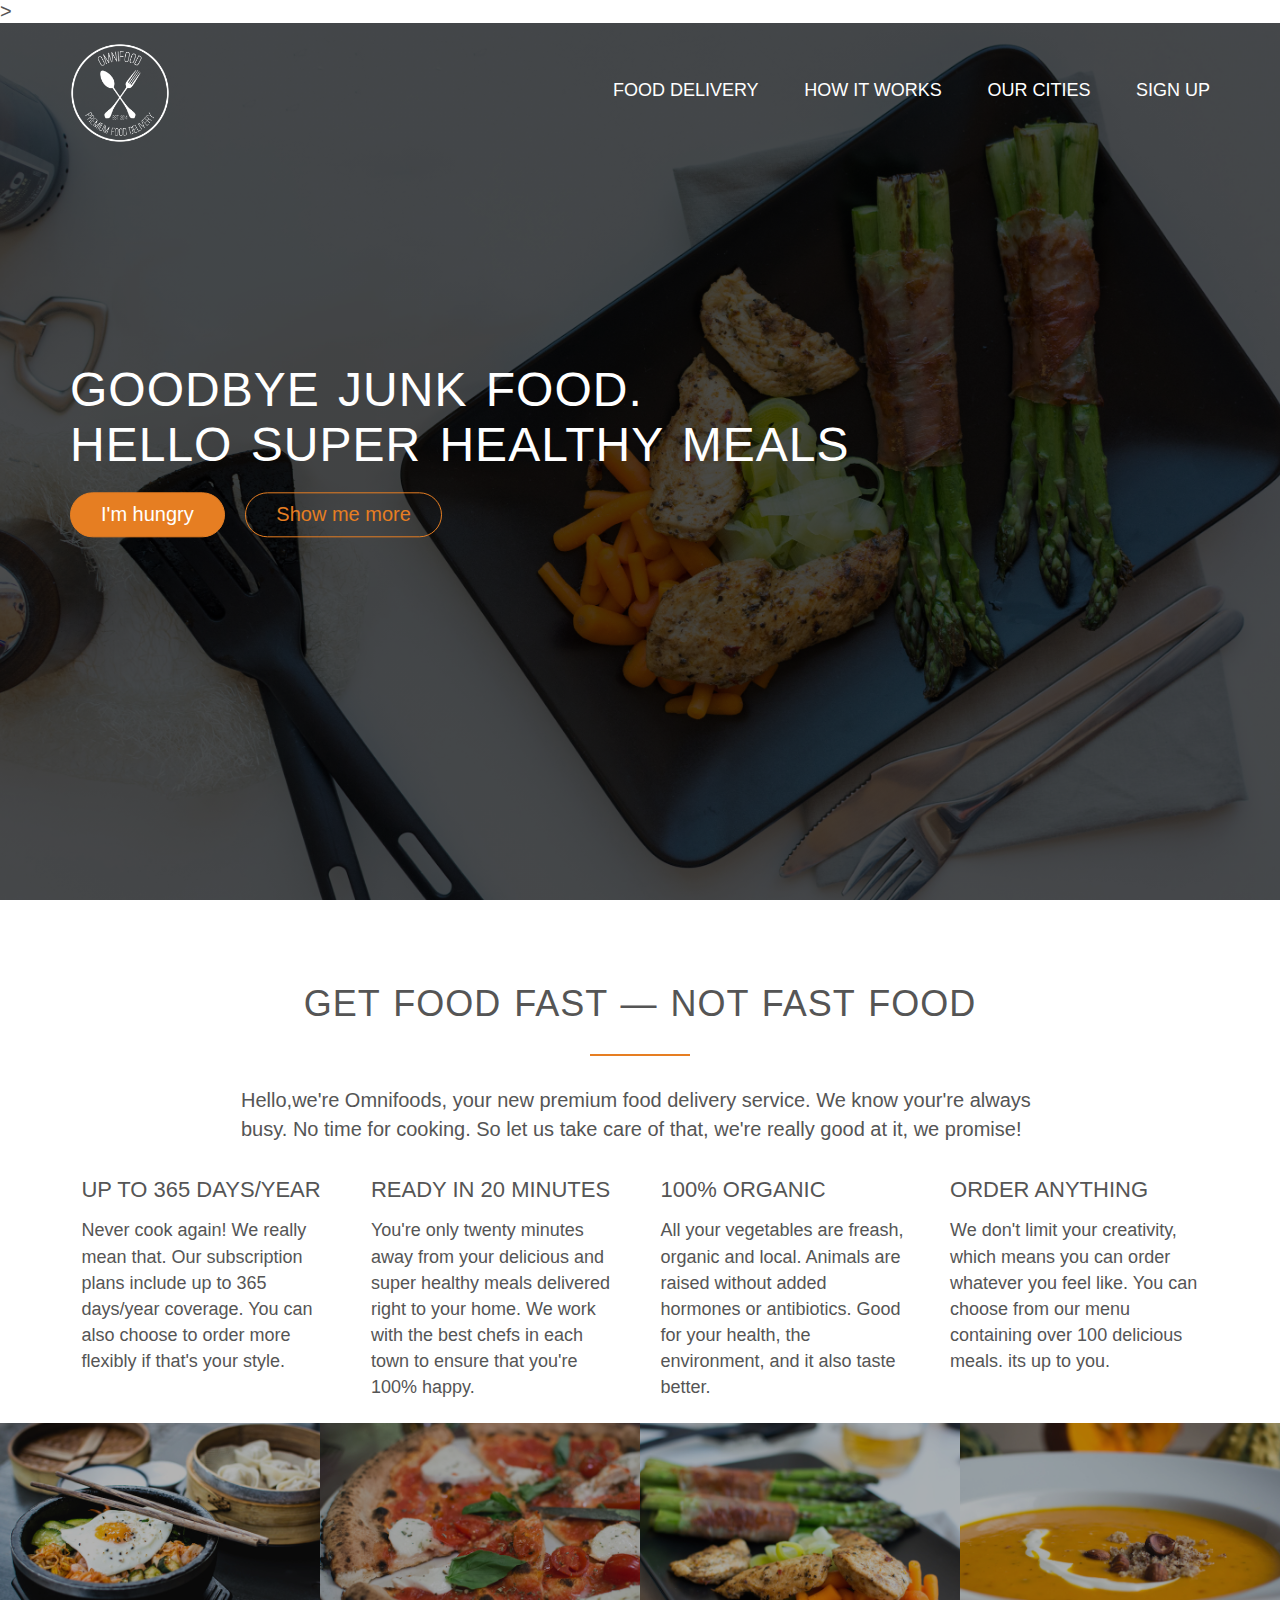
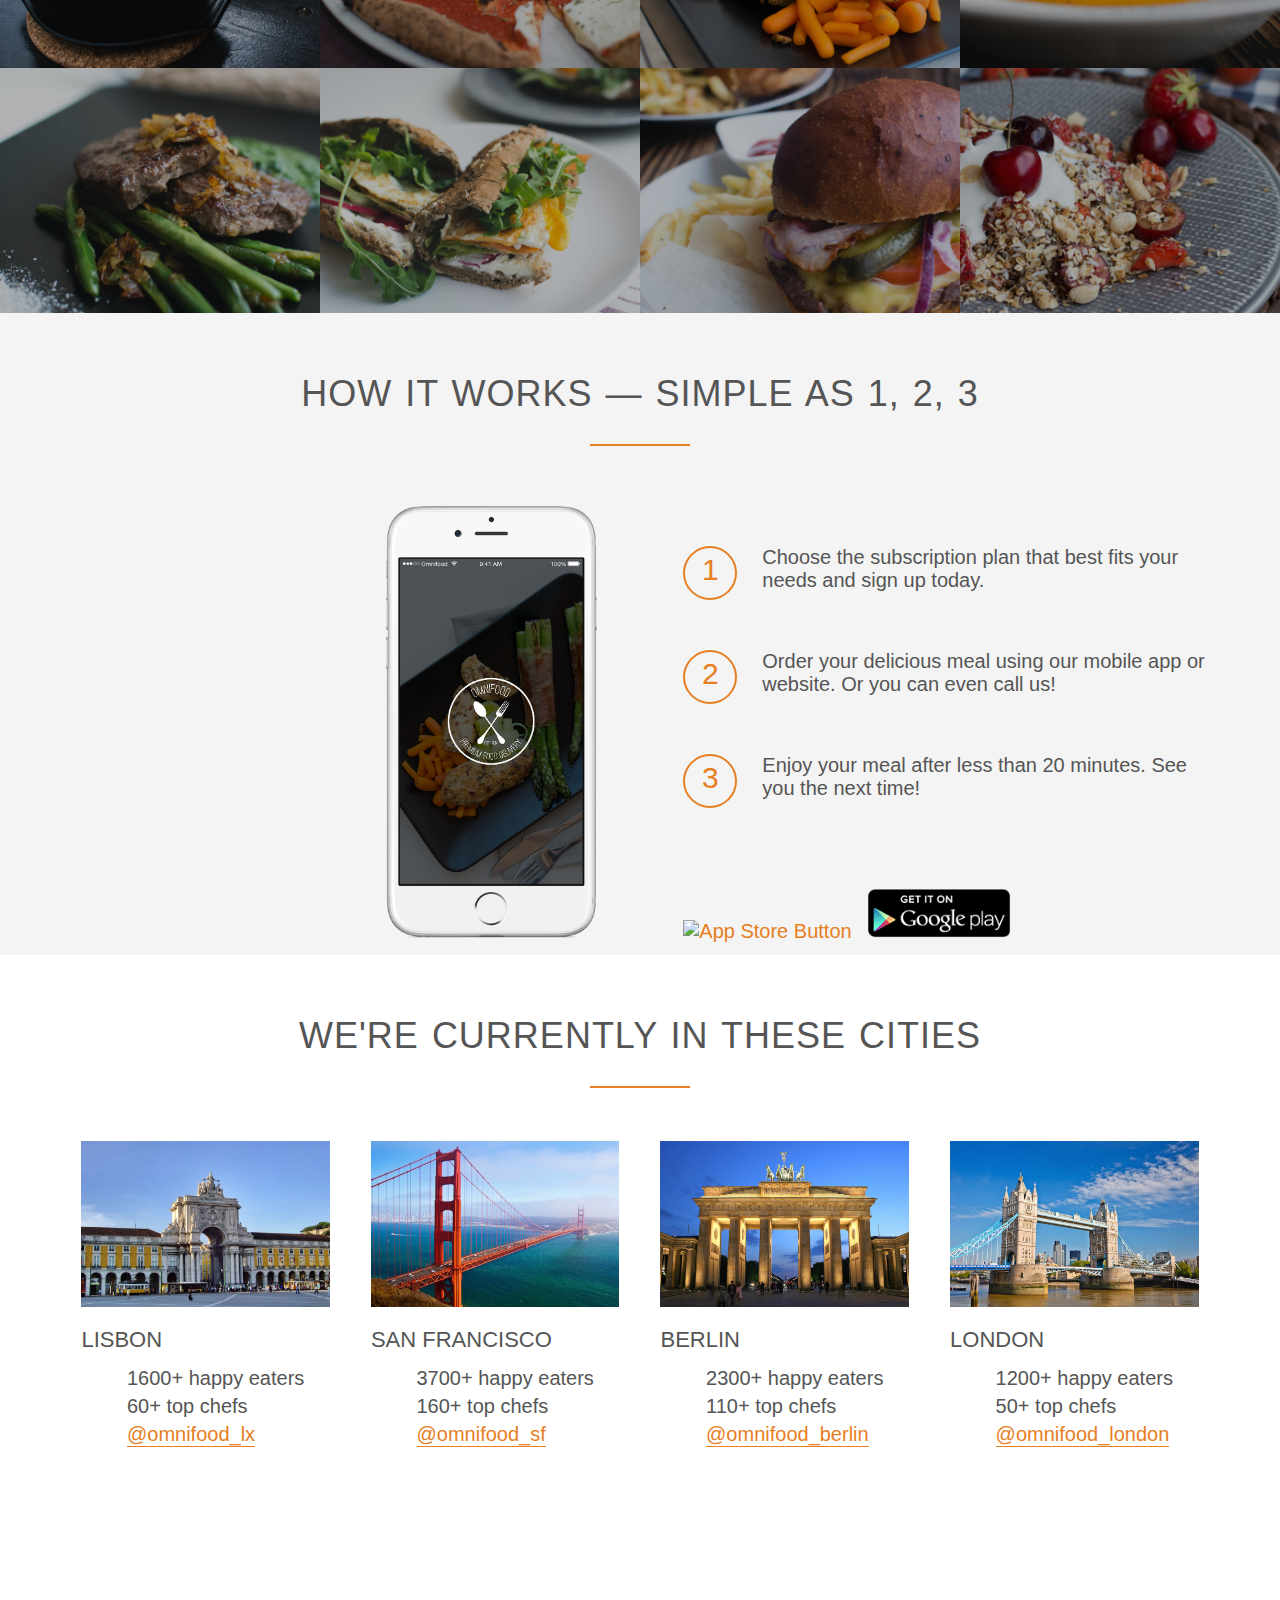
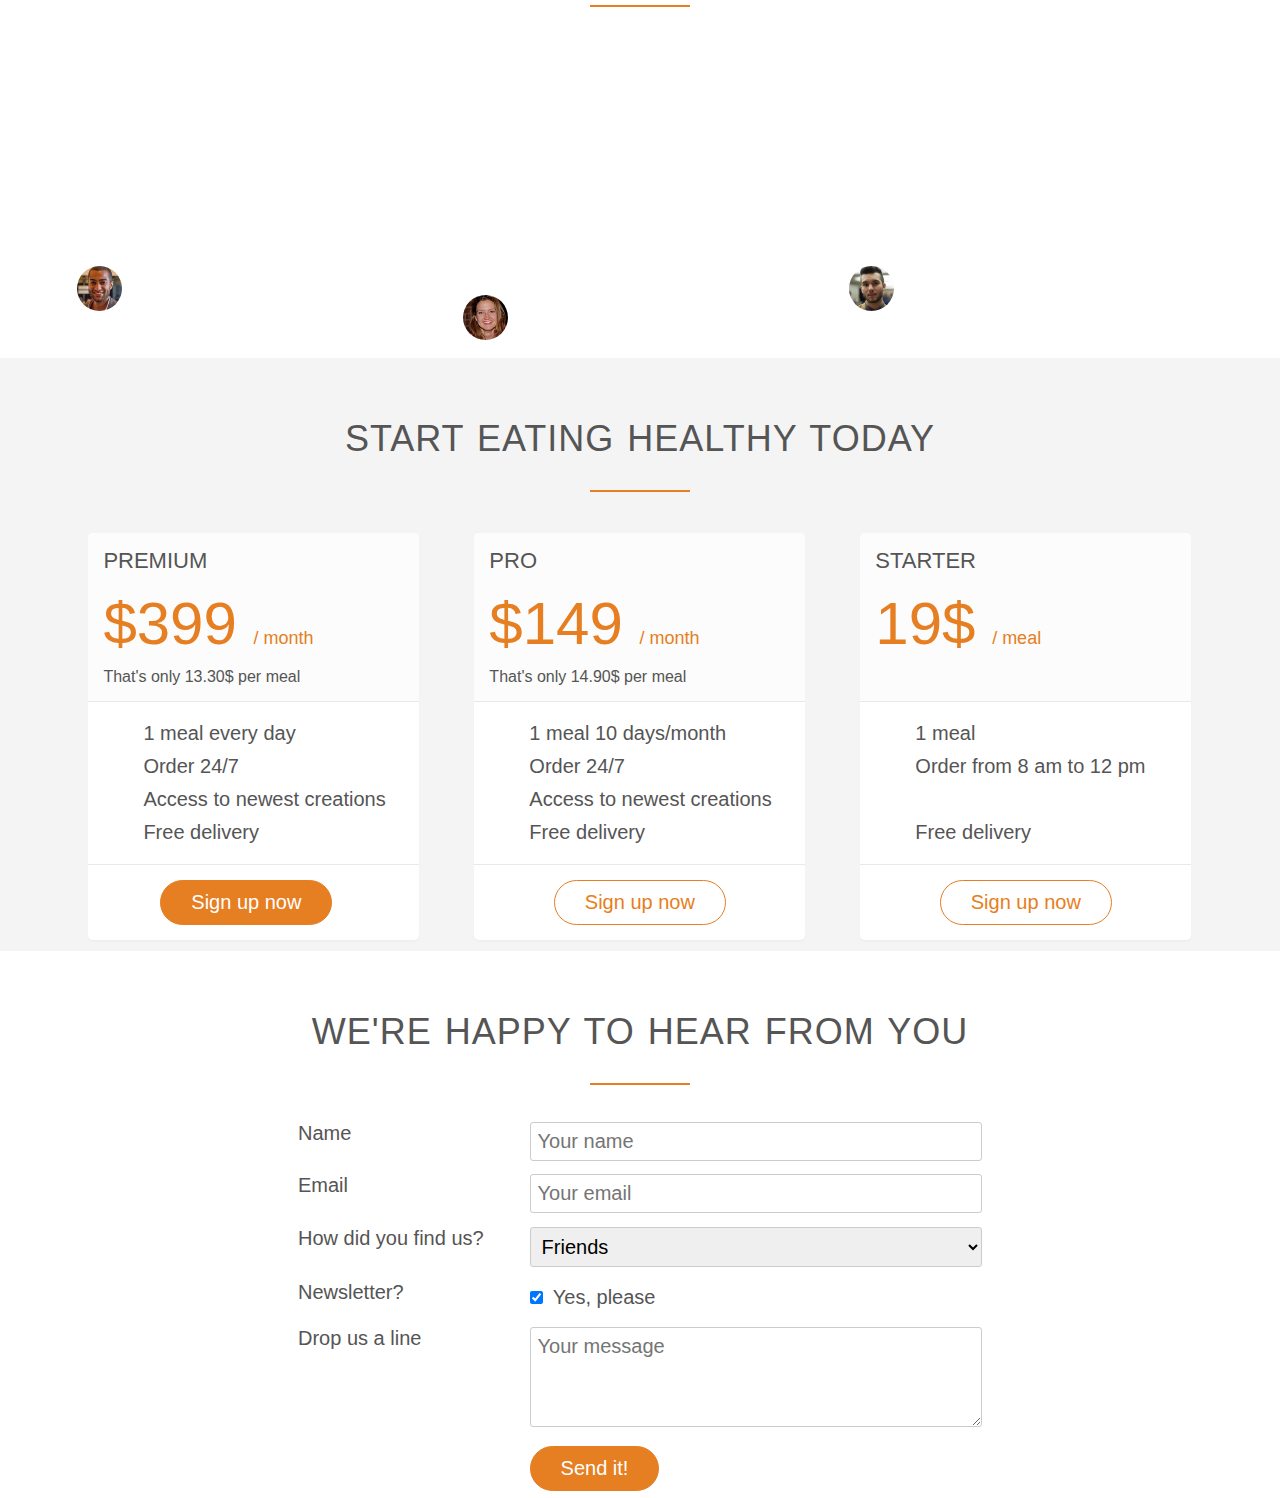
==== commit 60e526d7: "Feedback section and Form styling" ====
--- a/index.html
+++ b/index.html
@@ -304,6 +304,71 @@
                                         </div>
                                     </div>
                                 </section>
+                                    
+                                <section class="section-form">
+                                        <div class="row">
+                                            <h2>We're happy to hear from you</h2>
+                                        </div>
+                                        <div class="row">
+                                            <form method="post" action="#" class="contact-form">
+                                                <div class="row">
+                                                    <div class="col span-1-of-3">
+                                                        <label for="name">Name</label>
+                                                    </div>
+                                                    <div class="col span-2-of-3">
+                                                        <input type="text" name="name" id="name" placeholder="Your name" required>
+                                                    </div>
+                                                </div>
+                                                <div class="row">
+                                                    <div class="col span-1-of-3">
+                                                        <label for="email">Email</label>
+                                                    </div>
+                                                    <div class="col span-2-of-3">
+                                                        <input type="email" name="email" id="email" placeholder="Your email" required>
+                                                    </div>
+                                                </div>
+                                                <div class="row">
+                                                    <div class="col span-1-of-3">
+                                                        <label for="find-us">How did you find us?</label>
+                                                    </div>
+                                                    <div class="col span-2-of-3">
+                                                        <select name="find-us" id="find-us">
+                                                            <option value="friends" selected>Friends</option>
+                                                            <option value="search">Search engine</option>
+                                                            <option value="ad">Advertisement</option>
+                                                            <option value="other">Other</option>
+                                                        </select>
+                                                    </div>
+                                                </div>
+                                                <div class="row">
+                                                    <div class="col span-1-of-3">
+                                                        <label>Newsletter?</label>
+                                                    </div>
+                                                    <div class="col span-2-of-3">
+                                                        <input type="checkbox" name="news" id="news" checked> Yes, please
+                                                    </div>
+                                                </div>
+                                                <div class="row">
+                                                    <div class="col span-1-of-3">
+                                                        <label>Drop us a line</label>
+                                                    </div>
+                                                    <div class="col span-2-of-3">
+                                                        <textarea name="message" placeholder="Your message"></textarea>
+                                                    </div>
+                                                </div>
+                                                <div class="row">
+                                                    <div class="col span-1-of-3">
+                                                        <label>&nbsp;</label>
+                                                    </div>
+                                                    <div class="col span-2-of-3">
+                                                        <input type="submit" value="Send it!">
+                                                    </div>
+                                                </div>
+                                                
+                                            </form>
+                                            
+                                        </div>
+                                    </section>
 
     
         <script src="https://unpkg.com/ionicons@4.5.10-0/dist/ionicons.js"></script>
--- a/resources/css/style.css
+++ b/resources/css/style.css
@@ -140,38 +140,46 @@
 /* BUTTONS*/
 /*--------------------*/
 .btn:link,
-.btn:visited {
-    display:inline-block;
-    padding:10px 30px;
+.btn:visited,
+input[type=submit] {
+    display: inline-block;
+    padding: 10px 30px;
     font-weight: 300;
     text-decoration: none;
     border-radius: 200px;
+    -webkit-transition: background-color 0.2s, border 0.2s, color 0.2s;
     transition: background-color 0.2s, border 0.2s, color 0.2s;
 }
-.btn-full:link
-.btn-full:visited{
+
+.btn-full:link,
+.btn-full:visited,
+input[type=submit] {
     background-color: #e67e22;
     border: 1px solid #e67e22;
-    color:#fff;
-    margin-right:15px;
-}
-.btn-ghost:link
-.btn-ghost:link{
+    color: #fff;
+    margin-right: 15px;
+}
+
+.btn-ghost:link,
+.btn-ghost:visited {
     border: 1px solid #e67e22;
     color: #e67e22;
 }
+
 .btn:hover,
-.btn:active{
+.btn:active,
+input[type=submit]:hover,
+input[type=submit]:active {
     background-color: #cf6d17;
 }
-.btn-full:hover
-.btn-full:active{
-
+
+.btn-full:hover,
+.btn-full:active {
     border: 1px solid #cf6d17;
-    
-}
-.btn-ghost:hover
-.btn-ghost:active{
+}
+
+.btn-ghost:hover,
+.btn-ghost:active {
     border: 1px solid #cf6d17;
     color: #fff;
 }
@@ -433,4 +441,33 @@
 .plan-box ul li {
     padding: 5px 0;
 }
-
+/* ----------------------------------------------- */
+/* FORM */
+/* ----------------------------------------------- */
+
+.contact-form {
+    width: 60%;
+    margin: 0 auto;/* to center contact form inside of its parents element*/
+}
+
+input[type=text],
+input[type=email],
+select,
+textarea {
+    width: 100%;
+    padding: 7px;
+    border-radius: 3px;
+    border: 1px solid #ccc;
+}
+
+textarea {
+    height: 100px;
+}
+
+input[type=checkbox] {
+    margin: 10px 5px 10px 0;
+}
+
+*:focus {outline: none;}/* to remove default outline that was blue*/
+
+
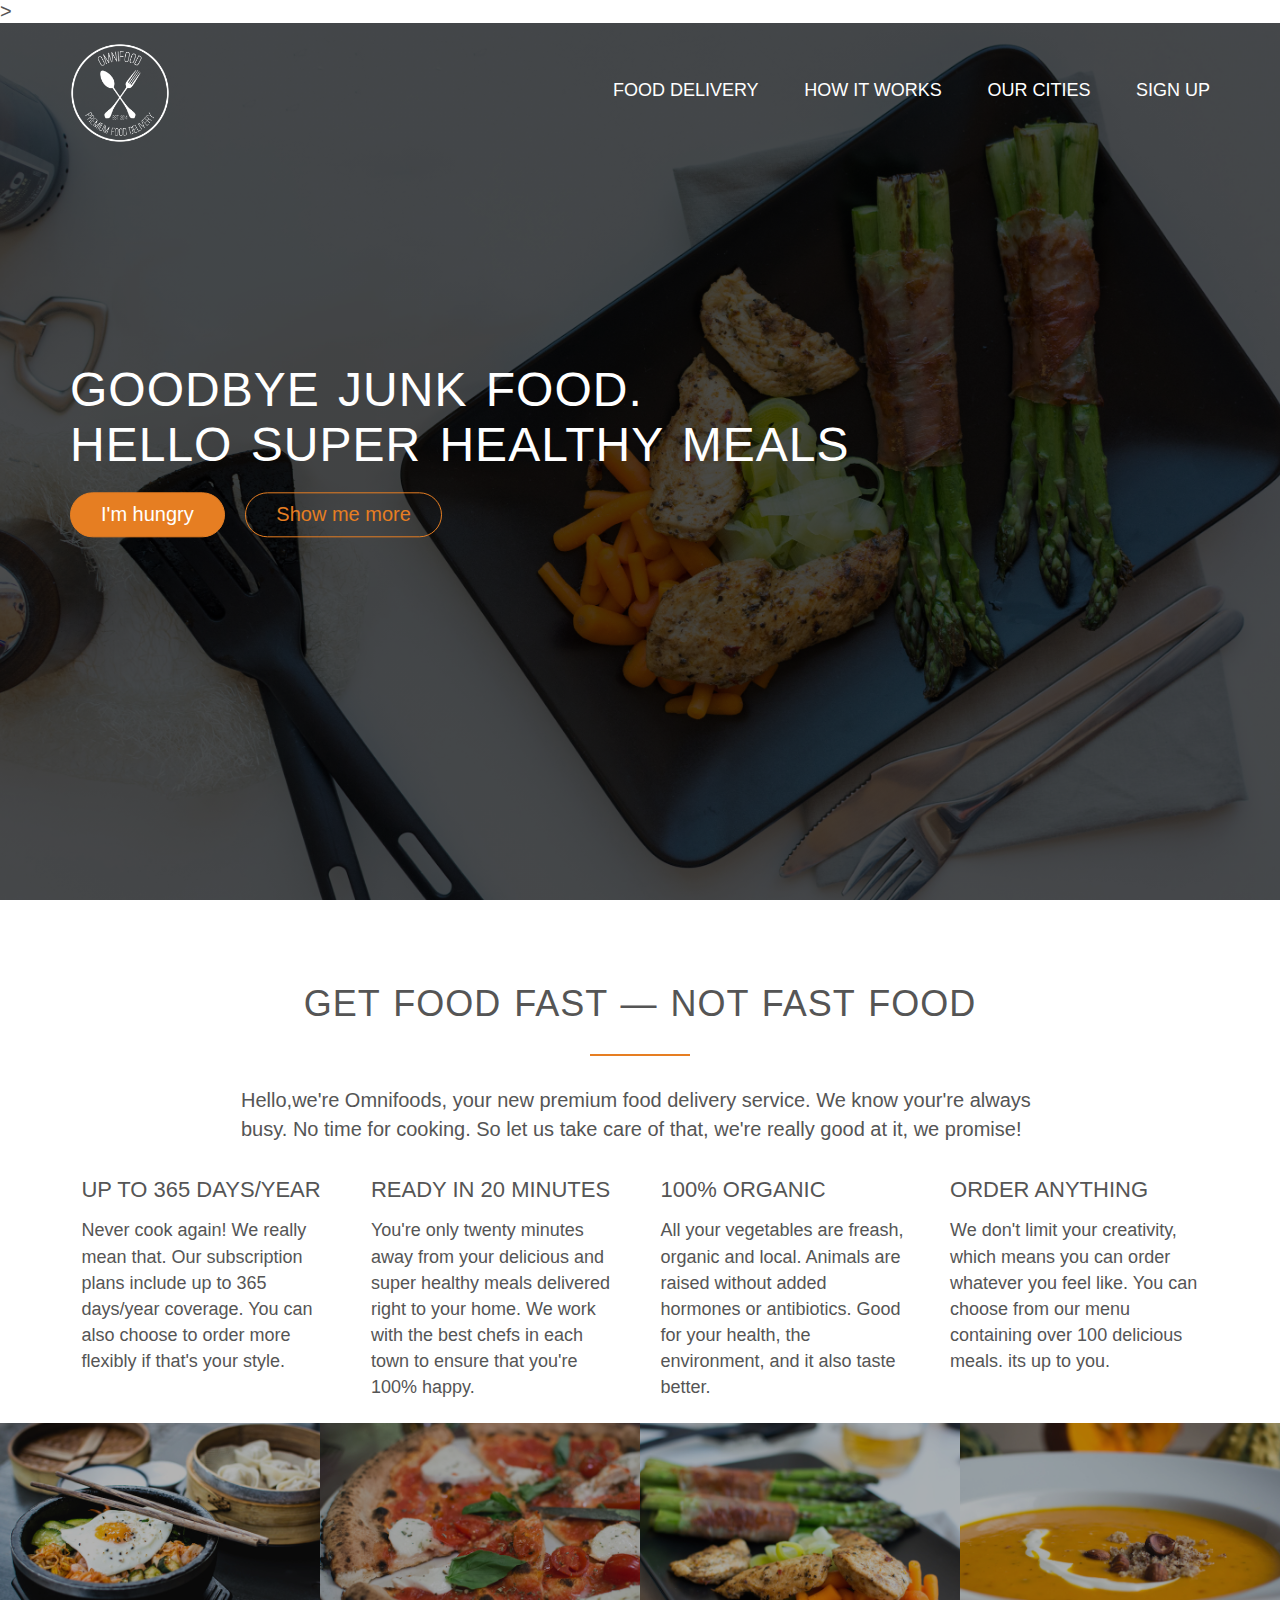
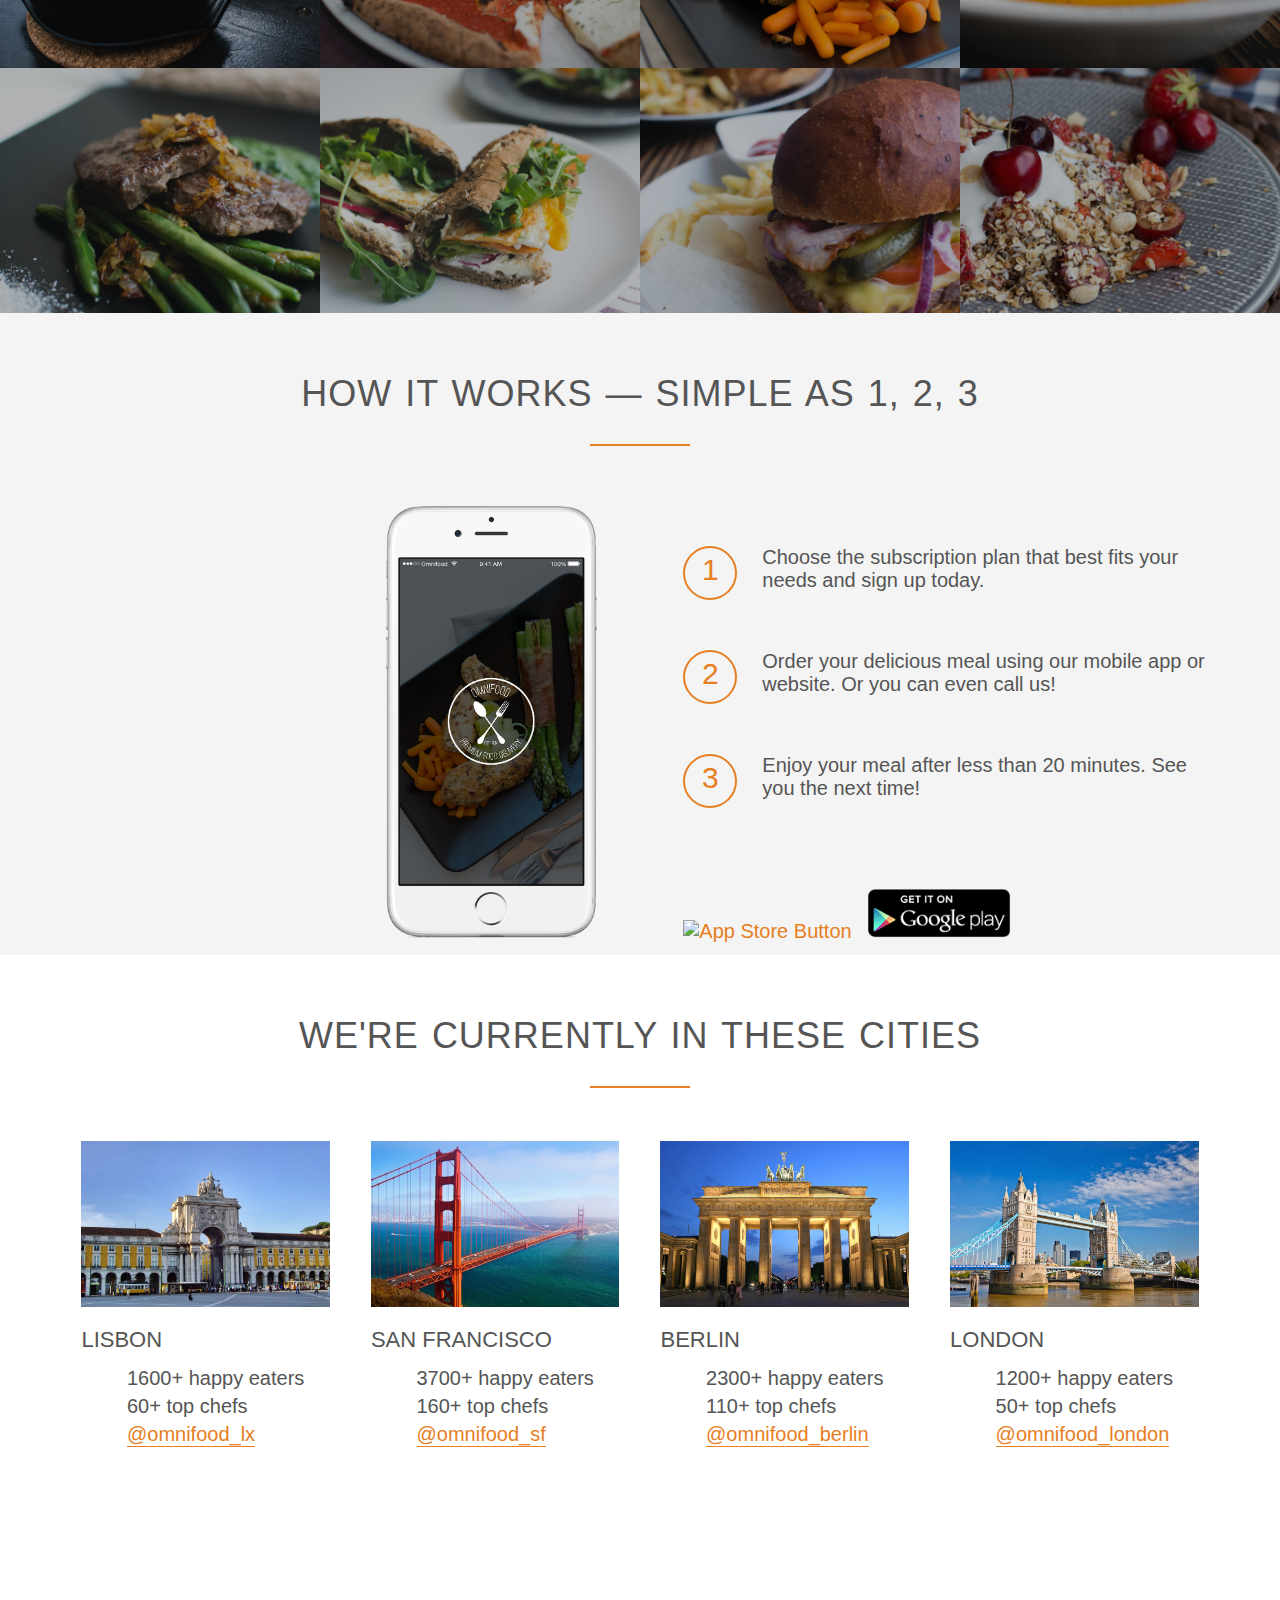
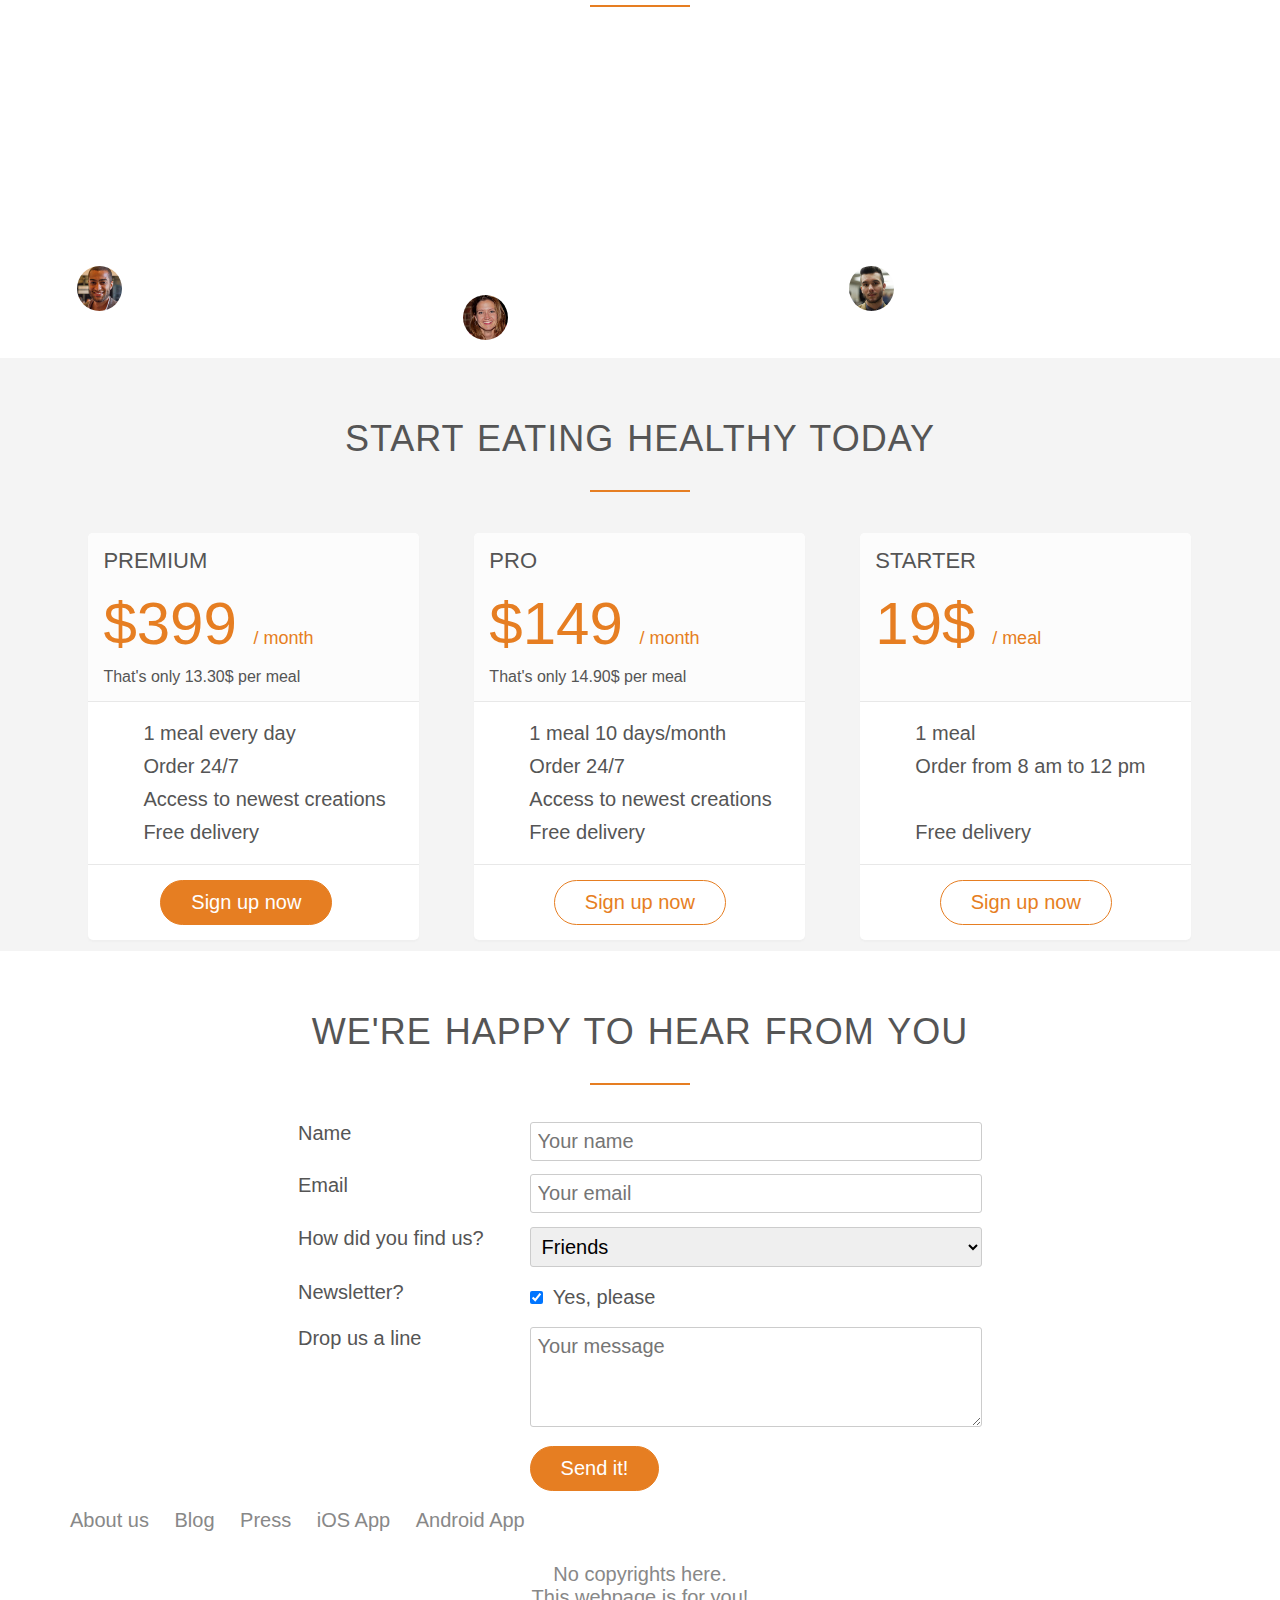
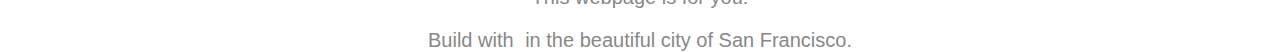
==== commit 820b1b45: "Footer" ====
--- a/index.html
+++ b/index.html
@@ -370,6 +370,37 @@
                                         </div>
                                     </section>
 
+                                    <footer>
+                                            <div class="row">
+                                                <div class="col span-1-of-2">
+                                                    <ul class="footer-nav">
+                                                        <li><a href="#">About us</a></li>
+                                                        <li><a href="#">Blog</a></li>
+                                                        <li><a href="#">Press</a></li>
+                                                        <li><a href="#">iOS App</a></li>
+                                                        <li><a href="#">Android App</a></li>
+                                                    </ul>
+                                                </div>
+                                                <div class="col span-1-of-2">
+                                                    <ul class="social-links">
+                                                        <li><a href="#"><ion-icon name="logo-facebook"></ion-icon></i></a></li>
+                                                        <li><a href="#"><ion-icon name="logo-twitter"></ion-icon></i></a></li>
+                                                        <li><a href="#"><ion-icon name="logo-googleplus"></ion-icon></i></a></li>
+                                                        <li><a href="#"><ion-icon name="logo-instagram"></ion-icon></i></a></li>
+                                                    </ul>
+                                                </div>
+                                            </div>
+                                            <div class="row">
+                                                <p>
+                                                     No copyrights here.<br>
+                                                    This webpage is for you! 
+                                                </p>
+                                                <p>
+                                                    Build with <i class="ion-ios-heart" style="color: #ea0000; padding: 0 3px;"></i> in the beautiful city of San Francisco.
+                                                </p>
+                                            </div>
+                                        </footer>
+
     
         <script src="https://unpkg.com/ionicons@4.5.10-0/dist/ionicons.js"></script>
     </body>
--- a/resources/css/style.css
+++ b/resources/css/style.css
@@ -469,5 +469,86 @@
 }
 
 *:focus {outline: none;}/* to remove default outline that was blue*/
-
-
+* ----------------------------------------------- */
+/* FOOTER */
+/* ----------------------------------------------- */
+
+.footer {
+    background-color: #333;
+    padding:50px;
+    font-size: 80%;
+}
+
+.footer-nav {
+    list-style: none;
+    float: left;
+}
+
+.social-links {
+    list-style: none;
+    float: right;
+}
+
+.footer-nav li,
+.social-links li {
+    display: inline-block;
+    margin-right: 20px;
+}
+
+.footer-nav li:last-child,
+.social-links li:last-child {
+    margin-right: 0;
+}
+
+.footer-nav li a:link,
+.footer-nav li a:visited, 
+.social-links li a:link,
+.social-links li a:visited {
+    text-decoration: none;
+    border: 0;
+    color: #888;
+    -webkit-transition: color 0.2s;
+    transition: color 0.2s;
+}
+
+.footer-nav li a:hover,
+.footer-nav li a:active {
+    color: #ddd;
+}
+
+.social-links li a:link,
+.social-links li a:visited {
+    font-size: 160%;
+}
+
+.ion-social-facebook,
+.ion-social-twitter,
+.ion-social-googleplus,
+.ion-social-instagram {
+    -webkit-transition: color 0.2s;
+    transition: color 0.2s;
+}
+
+.ion-social-facebook:hover {
+    color: #3b5998;
+}
+
+.ion-social-twitter:hover {
+    color: #00aced;
+}
+
+.ion-social-googleplus:hover {
+    color: #dd4b39;
+}
+
+.ion-social-instagram:hover {
+    color: #517fa4;
+}
+
+
+footer p {
+    color: #888;
+    text-align: center;
+    margin-top: 20px;
+}
+
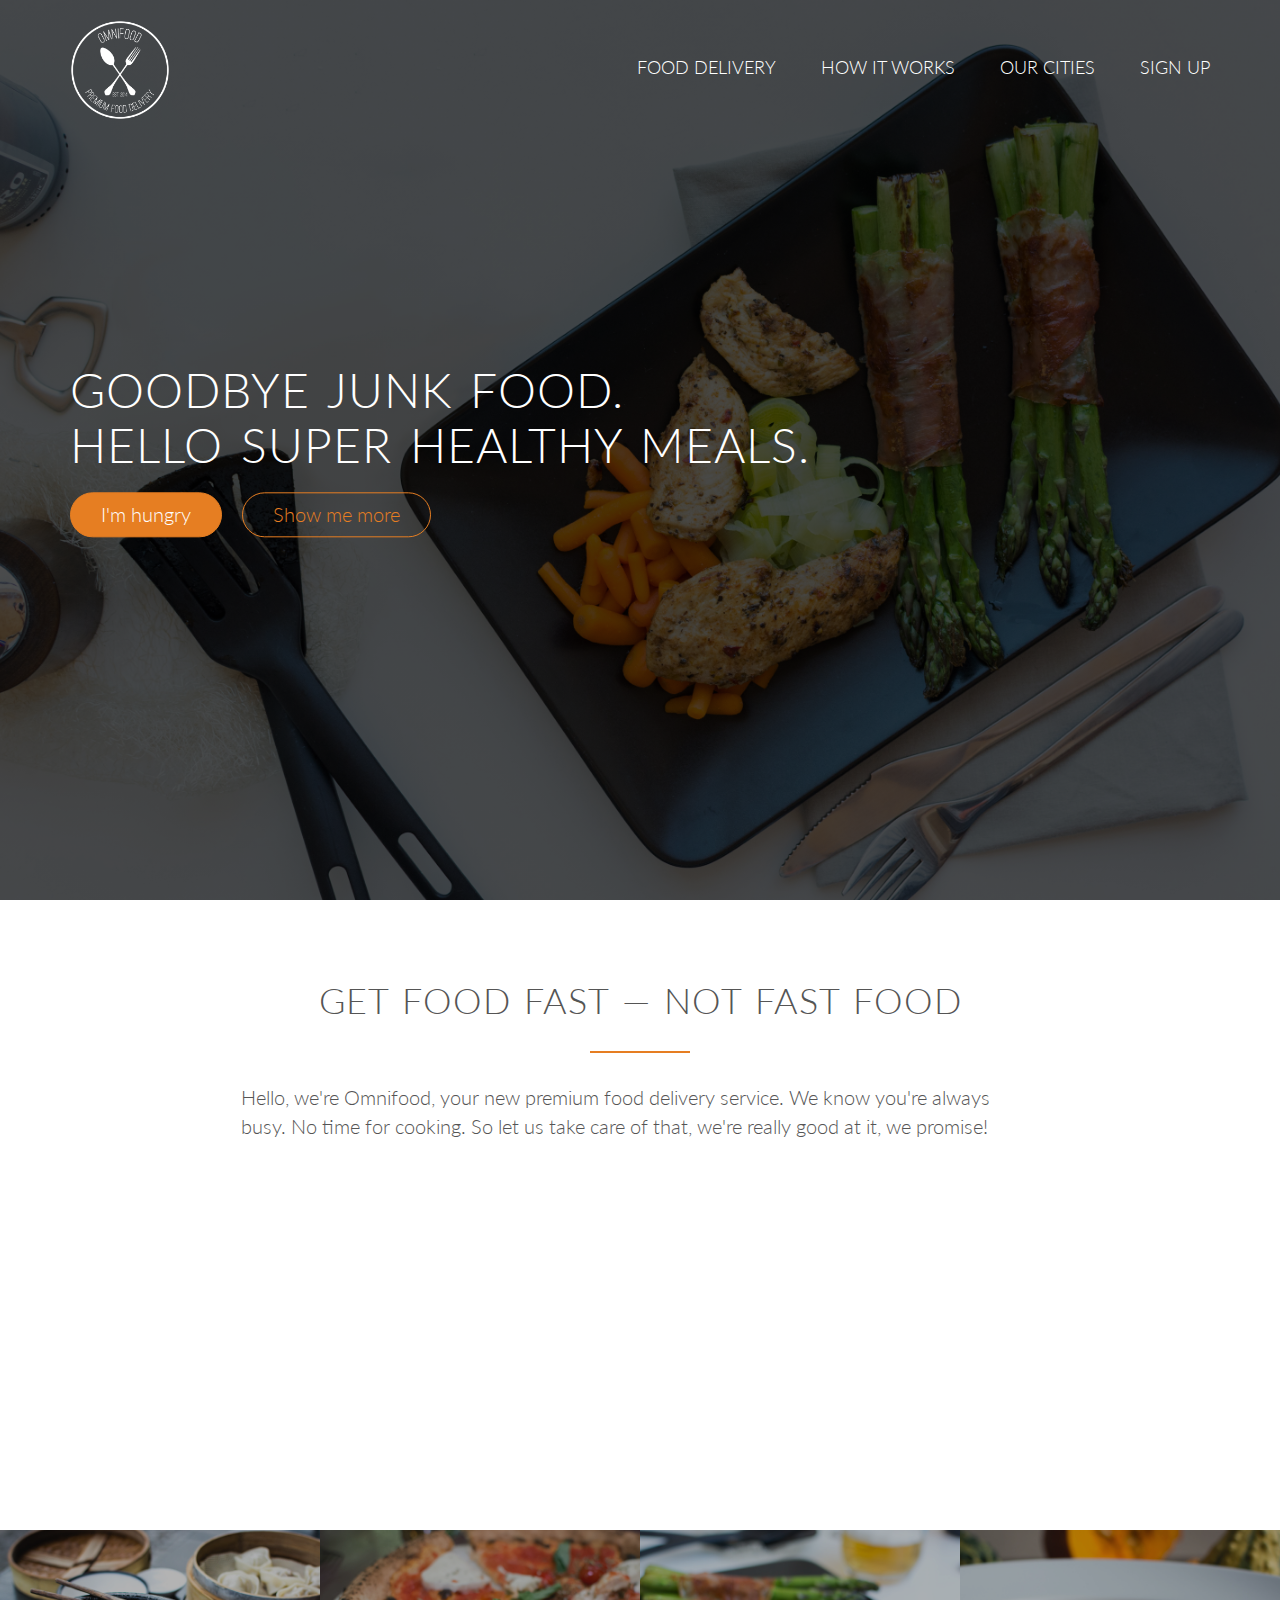
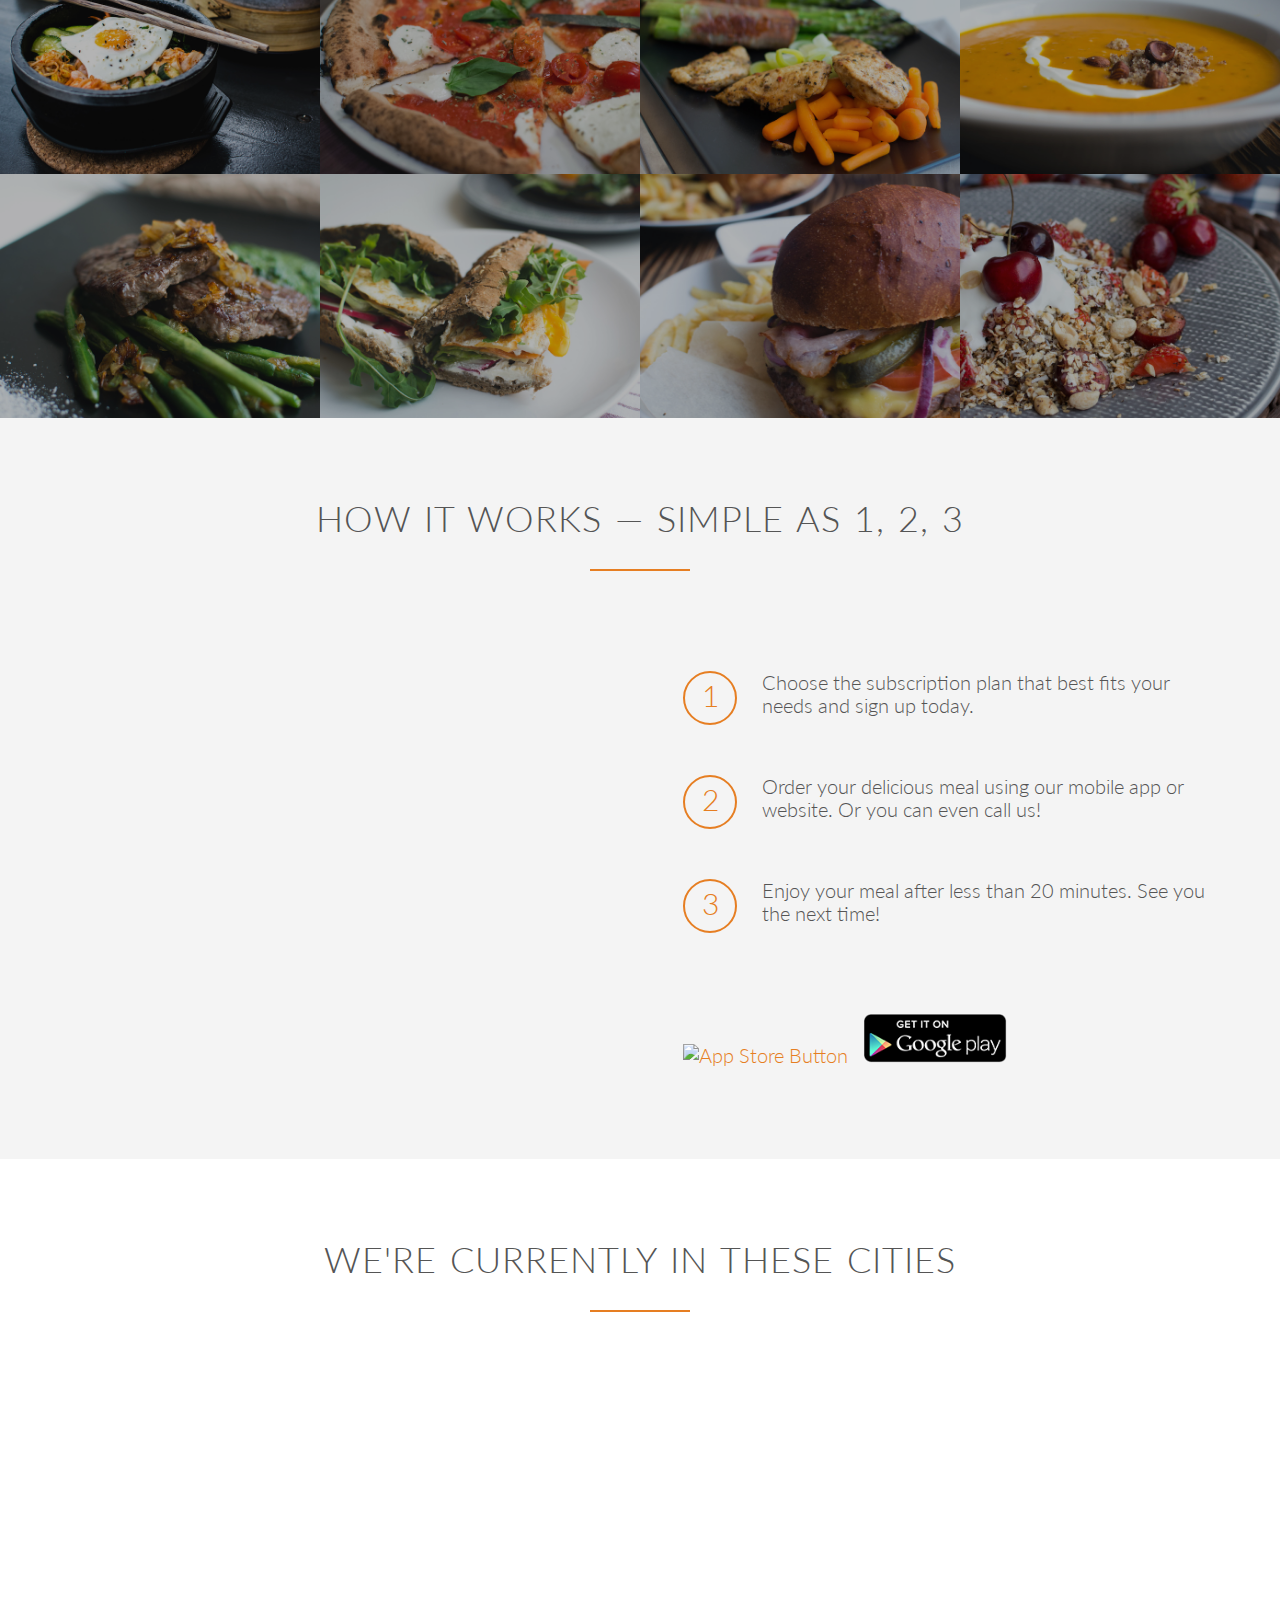
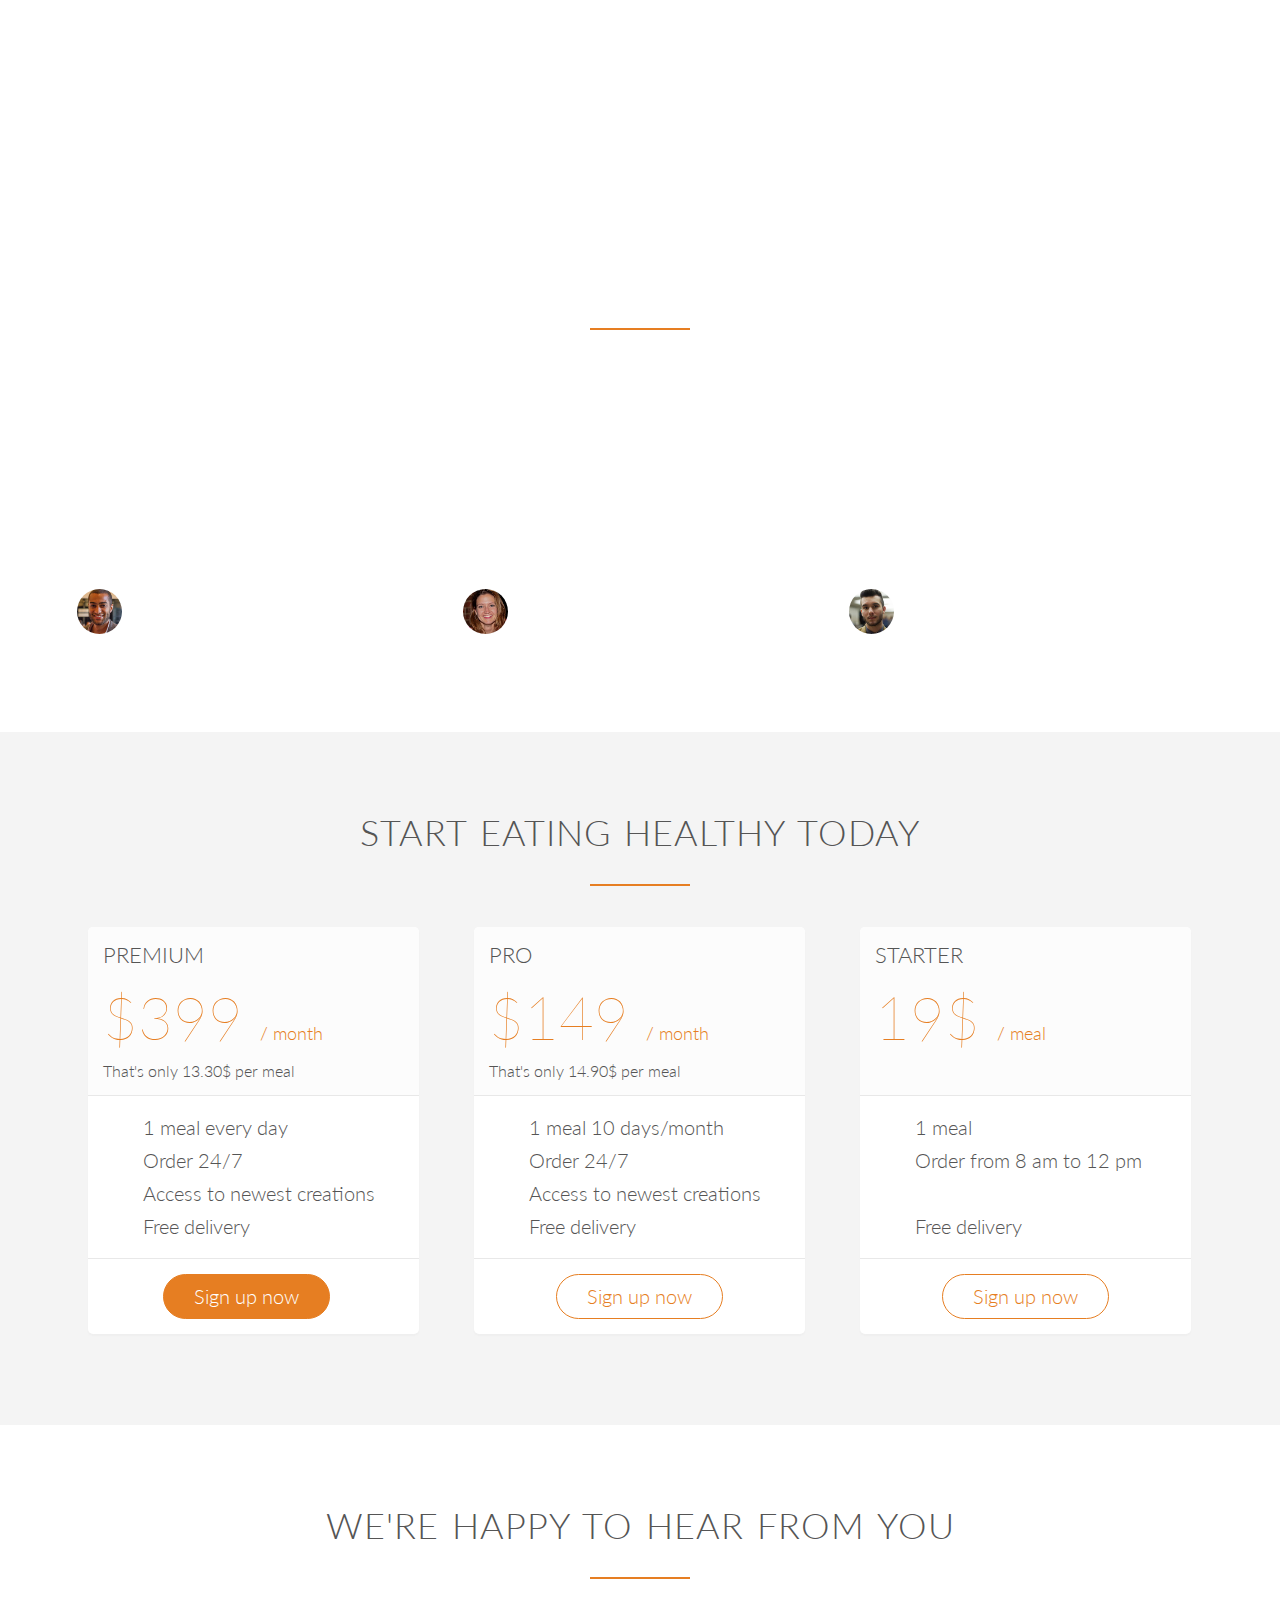
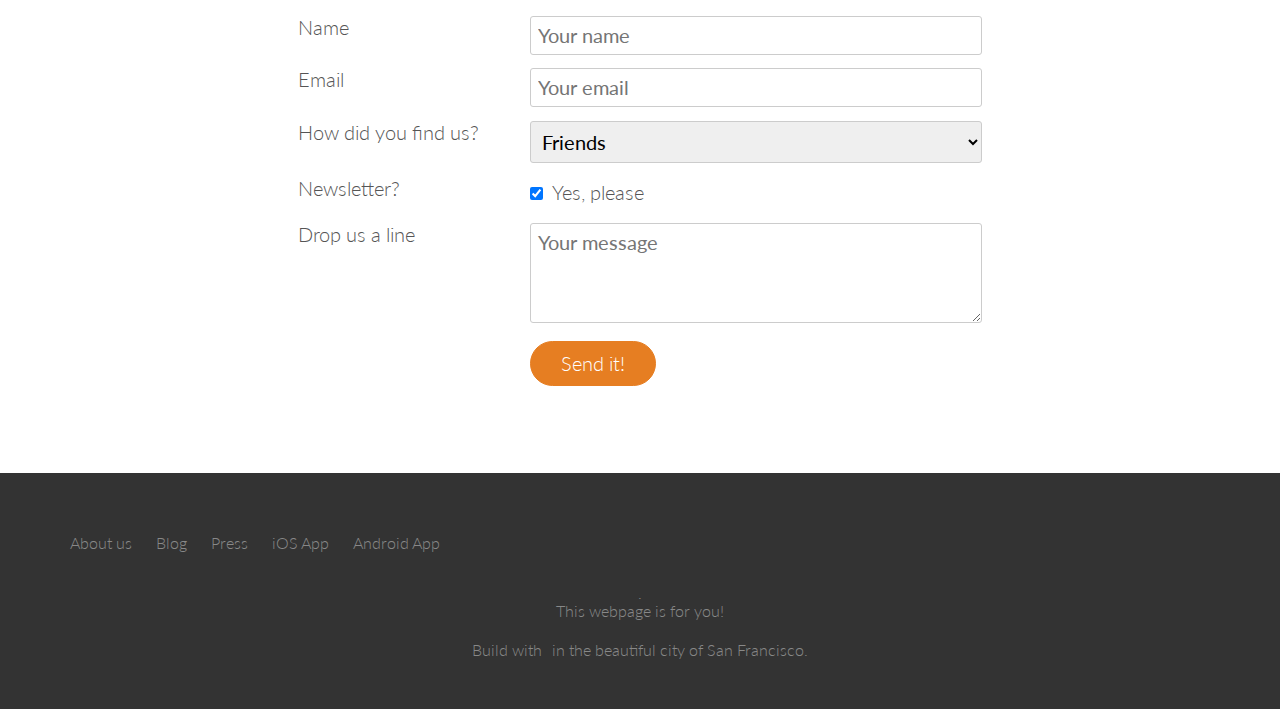
==== commit ff78f4a7: "completed Footer and Social Icons" ====
--- a/index.html
+++ b/index.html
@@ -1,407 +1,427 @@
 <!DOCTYPE html>
-<html lang = "en">
+<html lang="en">
     <head>
-        <link rel = "stylesheet" type ="text/css" href = "vendors/css/normalize.css">
-        <link rel ="stylesheet" type = "text/css" href="vendors/css/grid.css">
-        <link rel ="stylesheet" type = "text/css" href="resources/css/style.css">
-        <link href= <link href="https://fonts.googleapis.com/css?family=Lato:100,300,300i,400&display=swap" rel="stylesheet"> >
-        <title> OmniFoods</title>
+        <meta name="viewport" content="width=device-width, initial-scale=1.0">
+        
+        <link rel="stylesheet" type="text/css" href="vendors/css/normalize.css">
+        <link rel="stylesheet" type="text/css" href="vendors/css/grid.css">
+        <link rel="stylesheet" type="text/css" href="vendors/css/ionicons.min.css">
+        <link rel="stylesheet" type="text/css" href="vendors/css/animate.css">
+        <link rel="stylesheet" type="text/css" href="resources/css/style.css">
+        <link rel="stylesheet" type="text/css" href="resources/css/queries.css">
+        <link href='http://fonts.googleapis.com/css?family=Lato:100,300,400,300italic' rel='stylesheet' type='text/css'>
+        <title>Omnifood</title>
     </head>
     <body>
-  <header>
-      <nav>
-          <div class="row">
-            <img src="resources/img/logo-white.png" alt="Omnifoods logo" class="logo">
-            <ul class="main-nav">
-                <li ><a href="" > Food Delivery </a></li>
-                <li ><a href="" > How it Works </a></li>
-                <li ><a href="" > Our Cities </a></li>
-                <li ><a href="" > Sign Up </a></li>
-            </ul>
-          </div>
-      </nav>
-      <div class = "hero-text-box"> 
-          <h1> Goodbye junk food.<br> Hello super healthy meals</br></h1>
-          <a class="btn btn-full" href="#"> I'm hungry</a>
-          <a class ="btn btn-ghost" href="#"> Show me more</a>
-      </div>
-  </header>
-  <section class="section-features">
-      <div class="row">
-          <h2>Get food fast &mdash; not fast food</h2>
-          <p class="long-copy">
-              Hello,we're Omnifoods, your new premium food delivery service. We know your're always busy. No time for cooking. So let us take care of that, we're really good at it, we promise!
-          </p>
-        </div>
-        <div class="row"> 
-            <div class="col span-1-of-4 box">
-                    <ion-icon name="infinite" size="large" class="icon-big"></ion-icon>
-                <h3> Up to 365 days/year</h3>
-                <p>
-                    Never cook again! We really mean that. Our subscription plans include up to 365 days/year coverage. You can also choose to order more flexibly if that's your style.
+        <header>
+            <nav>
+                <div class="row">
+                    <img src="resources/img/logo-white.png" alt="Omnifood logo" class="logo">
+                    <img src="resources/img/logo.png" alt="Omnifood logo" class="logo-black">
+                    <ul class="main-nav js--main-nav">
+                        <li><a href="#features">Food delivery</a></li>
+                        <li><a href="#works">How it works</a></li>
+                        <li><a href="#cities">Our cities</a></li>
+                        <li><a href="#plans">Sign up</a></li>
+                    </ul>
+                    <a class="mobile-nav-icon js--nav-icon"><i class="ion-navicon-round"></i></a>
+                </div>
+            </nav>
+            <div class="hero-text-box">
+                <h1>Goodbye junk food.<br>Hello super healthy meals.</h1>
+                <a class="btn btn-full js--scroll-to-plans" href="#">I'm hungry</a>
+                <a class="btn btn-ghost js--scroll-to-start" href="#">Show me more</a>
+            </div>
+            
+        </header>
+        
+        <section class="section-features js--section-features" id="features">
+            <div class="row">
+                <h2>Get food fast &mdash; not fast food</h2>
+                <p class="long-copy">
+                    Hello, we're Omnifood, your new premium food delivery service. We know you're always busy. No time for cooking. So let us take care of that, we're really good at it, we promise!
                 </p>
             </div>
-            <div class="col span-1-of-4 box">
-                    <ion-icon name="time" size="large" class="icon-big"></ion-icon>
-                    <h3> Ready in 20 minutes</h3>
+            
+            <div class="row js--wp-1">
+                <div class="col span-1-of-4 box">
+                    <i class="ion-ios-infinite-outline icon-big"></i>
+                    <h3>Up to 365 days/year</h3>
+                    <p>
+                        Never cook again! We really mean that. Our subscription plans include up to 365 days/year coverage. You can also choose to order more flexibly if that's your style.
+                    </p>
+                </div>
+                <div class="col span-1-of-4 box">
+                    <i class="ion-ios-stopwatch-outline icon-big"></i>
+                    <h3>Ready in 20 minutes</h3>
                     <p>
                         You're only twenty minutes away from your delicious and super healthy meals delivered right to your home. We work with the best chefs in each town to ensure that you're 100% happy.
                     </p>
                 </div>
                 <div class="col span-1-of-4 box">
-                        <ion-icon name="nutrition" size="large" class="icon-big"></ion-icon>
-                        <h3> 100% Organic</h3>
-                        <p>
-                            All your vegetables are freash, organic and local. Animals are raised without added hormones or antibiotics. Good for your health, the environment, and it also taste better.
-                        </p>
-                    </div>
-                    <div class="col span-1-of-4 box">
-                            <ion-icon name="cart" size="large" class="icon-big"></ion-icon>
-                            <h3> Order Anything</h3>
-                            <p>
-                                We don't limit your creativity, which means you can order whatever you feel like. You can choose from our menu containing over 100 delicious meals. its up to you.
-                            </p>
-                        </div>
-         </div>
-
-  </section>
+                    <i class="ion-ios-nutrition-outline icon-big"></i>
+                    <h3>100% organic</h3>
+                    <p>
+                        All our vegetables are fresh, organic and local. Animals are raised without added hormones or antibiotics. Good for your health, the environment, and it also tastes better!
+                    </p>
+                </div>
+                <div class="col span-1-of-4 box">
+                    <i class="ion-ios-cart-outline icon-big"></i>
+                    <h3>Order anything</h3>
+                    <p>
+                        We don't limit your creativity, which means you can order whatever you feel like. You can also choose from our menu containing over 100 delicious meals. It's up to you!
+                    </p>
+                </div>
+            </div>   
+        </section>
+        
         <section class="section-meals">
             <ul class="meals-showcase clearfix">
                 <li>
                     <figure class="meal-photo">
-                        <img src="resources/img/1.jpg" alt="Korean bibimbap with eggs and vegetables">
-                    </figure>
-                </li>
-                <li>
-                        <figure class="meal-photo">
-                            <img src="resources/img/2.jpg" alt="Simple italian pizza with cehrry tomatoes">
-                        </figure>
-                    </li>
-                    <li>
-                            <figure class="meal-photo">
-                                <img src="resources/img/3.jpg" alt="chicken breast stake with vegetables">
-                            </figure>
-                        </li>
-                        <li>
-                                <figure class="meal-photo">
-                                    <img src="resources/img/4.jpg" alt="Autumn pumpkin soup">
-                                </figure class="meal-photo">
-                            </li>
+                        <img src="resources/img/1.jpg" alt="Korean bibimbap with egg and vegetables">
+                    </figure>
+                </li>
+                <li>
+                    <figure class="meal-photo">
+                        <img src="resources/img/2.jpg" alt="Simple italian pizza with cherry tomatoes">
+                    </figure>
+                </li>
+                <li>
+                    <figure class="meal-photo">
+                        <img src="resources/img/3.jpg" alt="Chicken breast steak with vegetables">
+                    </figure>
+                </li>
+                <li>
+                    <figure class="meal-photo">
+                        <img src="resources/img/4.jpg" alt="Autumn pumpkin soup">
+                    </figure>
+                </li>
             </ul>
             <ul class="meals-showcase clearfix">
-                    <li>
-                        <figure class="meal-photo">
-                            <img src="resources/img/5.jpg" alt="Paleo beef steak with vegetables">
-                        </figure>
-                    </li>
-                    <li>
-                            <figure class="meal-photo">
-                                <img src="resources/img/6.jpg" alt="Healthy baguatte with eggs and vegetables">
-                            </figure>
-                        </li>
-                        <li>
-                                <figure class="meal-photo">
-                                    <img src="resources/img/7.jpg" alt="Burger with chedder and bacon">
-                                </figure>
-                            </li>
-                            <li>
-                                    <figure class="meal-photo">
-                                        <img src="resources/img/8.jpg" alt="Granola with cherries and">
-                                    </figure>
-                                </li>
-                </ul>
-                <section class="section-steps" id="works">
-                        <div class="row">
-                            <h2>How it works &mdash; Simple as 1, 2, 3</h2>
-                        </div>
-                        <div class="row">
-                            <div class="col span-1-of-2 steps-box">
-                                <img src="resources/img/app-iPhone.png" alt="Omnifood app on iPhone" class="app-screen js--wp-2">
-                            </div>
-                            <div class="col span-1-of-2 steps-box">
-                                <div class="works-step clearfix">
-                                    <div>1</div>
-                                    <p>Choose the subscription plan that best fits your needs and sign up today.</p>
-                                </div>
-                                <div class="works-step clearfix">
-                                    <div>2</div>
-                                    <p>Order your delicious meal using our mobile app or website. Or you can even call us!</p>
-                                </div>
-                                <div class="works-step clearfix">
-                                    <div>3</div>
-                                    <p>Enjoy your meal after less than 20 minutes. See you the next time!</p>
-                                </div>
-                                
-                                <a href="#" class="btn-app"><img src="resources/img/download-app.svg" alt="App Store Button"></a>
-                                <a href="#" class="btn-app"><img src="resources/img/download-app-android.png" alt="Play Store Button"></a>
-                            </div>
-                        </div>
-                    </section>
-
-                    <section class="section-cities" id="cities">
-                            <div class="row">
-                                <h2>We're currently in these cities</h2>
-                            </div>
-                            <div class="row js--wp-3">
-                                <div class="col span-1-of-4 box">
-                                    <img src="resources/img/lisbon-3.jpg" alt="Lisbon">
-                                    <h3>Lisbon</h3>
-                                    <div class="city-feature">
-                                        <ion-icon name="person" class="icon-small"></ion-icon>
-                                        1600+ happy eaters
-                                    </div>
-                                    <div class="city-feature">
-                                        <ion-icon name="star-outline" class="icon-small"></ion-icon>
-                                        60+ top chefs
-                                    </div>
-                                    <div class="city-feature">
-                                        <ion-icon name="logo-twitter" class="icon-small"></ion-icon>
-                                        <a href="#">@omnifood_lx</a>
-                                    </div>
-                                </div>
-                                <div class="col span-1-of-4 box">
-                                    <img src="resources/img/san-francisco.jpg" alt="San Francisco">
-                                    <h3>San Francisco</h3>
-                                    <div class="city-feature">
-                                            <ion-icon name="person" class="icon-small"></ion-icon>
-                                        3700+ happy eaters
-                                    </div>
-                                    <div class="city-feature">
-                                            <ion-icon name="star-outline" class="icon-small"></ion-icon>
-                                        160+ top chefs
-                                    </div>
-                                    <div class="city-feature">
-                                            <ion-icon name="logo-twitter" class="icon-small"></ion-icon>
-                                        <a href="#">@omnifood_sf</a>
-                                    </div>
-                                </div>
-                                <div class="col span-1-of-4 box">
-                                    <img src="resources/img/berlin.jpg" alt="Berlin">
-                                    <h3>Berlin</h3>
-                                    <div class="city-feature">
-                                            <ion-icon name="person" class="icon-small"></ion-icon>
-                                        2300+ happy eaters
-                                    </div>
-                                    <div class="city-feature">
-                                            <ion-icon name="star-outline" class="icon-small"></ion-icon>
-                                        110+ top chefs
-                                    </div>
-                                    <div class="city-feature">
-                                            <ion-icon name="logo-twitter" class="icon-small"></ion-icon>
-                                        <a href="#">@omnifood_berlin</a>
-                                    </div>
-                                </div>
-                                <div class="col span-1-of-4 box">
-                                    <img src="resources/img/london.jpg" alt="London">
-                                    <h3>London</h3>
-                                    <div class="city-feature">
-                                            <ion-icon name="person" class="icon-small"></ion-icon>
-                                        1200+ happy eaters
-                                    </div>
-                                    <div class="city-feature">
-                                          <ion-icon name="star-outline" class="icon-small"></ion-icon>
-                                        50+ top chefs
-                                    </div>
-                                    <div class="city-feature">
-                                         <ion-icon name="logo-twitter" class="icon-small"></ion-icon>
-                                        <a href="#">@omnifood_london</a>
-                                    </div>
-                                </div>
-                            </div>
-                            
-                        </section>
-
-                        <section class="section-testimonials">
-                                <div class="row">
-                                    <h2>Our customers can't live without us</h2>
-                                </div>
-                                <div class="row">
-                                    <div class="col span-1-of-3">
-                                        <blockquote>
-                                            Omnifood is just awesome! I just launched a startup which leaves me with no time for cooking, so Omnifood is a life-saver. Now that I got used to it, I couldn't live without my daily meals!
-                                            <cite><img src="resources/img/customer-1.jpg">Alberto Duncan</cite>
-                                        </blockquote>
-                                    </div>
-                                    <div class="col span-1-of-3">
-                                        <blockquote>
-                                           Inexpensive, healthy and great-tasting meals, delivered right to my home. We have lots of food delivery here in Lisbon, but no one comes even close to Omifood. Me and my family are so in love!
-                                            <cite><img src="resources/img/customer-2.jpg">Joana Silva</cite>
-                                        </blockquote>
-                                    </div>
-                                    <div class="col span-1-of-3">
-                                        <blockquote>
-                    I was looking for a quick and easy food delivery service in San Franciso. I tried a lot of them and ended up with Omnifood. Best food delivery service in the Bay Area. Keep up the great work!
-                                        <cite><img src="resources/img/customer-3.jpg">Milton Chapman</cite>
-                                        </blockquote>
-                                    </div>
-                                </div>
-                            </section>
-
-                            <section class="section-plans js--section-plans" id="plans">
-                                    <div class="row">
-                                        <h2>Start eating healthy today</h2>
-                                    </div>
-                                    <div class="row">
-                                        <div class="col span-1-of-3">
-                                            <div class="plan-box js--wp-4">
-                                                <div>
-                                                    <h3>Premium</h3>
-                                                    <p class="plan-price">$399 <span>/ month</span></p>
-                                                    <p class="plan-price-meal">That's only 13.30$ per meal</p>
-                                                </div>
-                                                <div>
-                                                    <ul>
-                                                        <li><ion-icon name="checkmark" class="icon-small"></ion-icon>1 meal every day</li>
-                                                        <li><ion-icon name="checkmark" class="icon-small"></ion-icon></i>Order 24/7</li>
-                                                        <li><ion-icon name="checkmark" class="icon-small"></ion-icon></i>Access to newest creations</li>
-                                                        <li><ion-icon name="checkmark" class="icon-small"></ion-icon></i>Free delivery</li>
-                                                    </ul>
-                                                </div>
-                                                <div>
-                                                    <a href="#" class="btn btn-full">Sign up now</a>
-                                                </div>
-                                            </div>
-                                        </div>
-                                        <div class="col span-1-of-3">
-                                            <div class="plan-box">
-                                                <div>
-                                                    <h3>Pro</h3>
-                                                    <p class="plan-price">$149 <span>/ month</span></p>
-                                                    <p class="plan-price-meal">That's only 14.90$ per meal</p>
-                                                </div>
-                                                <div>
-                                                    <ul>
-                                                        <li><ion-icon name="checkmark" class="icon-small"></ion-icon>1 meal 10 days/month</li>
-                                                        <li><ion-icon name="checkmark" class="icon-small"></ion-icon>Order 24/7</li>
-                                                        <li><ion-icon name="checkmark" class="icon-small"></ion-icon>Access to newest creations</li>
-                                                        <li><ion-icon name="checkmark" class="icon-small"></ion-icon>Free delivery</li>
-                                                    </ul>
-                                                </div>
-                                                <div>
-                                                    <a href="#" class="btn btn-ghost">Sign up now</a>
-                                                </div>
-                                            </div>
-                                        </div>
-                                        <div class="col span-1-of-3">
-                                            <div class="plan-box">
-                                                <div>
-                                                    <h3>Starter</h3>
-                                                    <p class="plan-price">19$ <span>/ meal</span></p>
-                                                    <p class="plan-price-meal">&nbsp;</p>
-                                                </div>
-                                                <div>
-                                                    <ul>
-                                                        <li><ion-icon name="checkmark" class="icon-small"></ion-icon>1 meal</li>
-                                                        <li><ion-icon name="checkmark" class="icon-small"></ion-icon>Order from 8 am to 12 pm</li>
-                                                        <li><ion-icon name="checkmark" class="icon-small"></ion-icon></li>
-                                                        <li><i class="ion-ios-checkmark-empty icon-small"></i>Free delivery</li>
-                                                    </ul>
-                                                </div>
-                                                <div>
-                                                    <a href="#" class="btn btn-ghost">Sign up now</a>
-                                                </div>
-                                            </div>
-                                        </div>
-                                    </div>
-                                </section>
-                                    
-                                <section class="section-form">
-                                        <div class="row">
-                                            <h2>We're happy to hear from you</h2>
-                                        </div>
-                                        <div class="row">
-                                            <form method="post" action="#" class="contact-form">
-                                                <div class="row">
-                                                    <div class="col span-1-of-3">
-                                                        <label for="name">Name</label>
-                                                    </div>
-                                                    <div class="col span-2-of-3">
-                                                        <input type="text" name="name" id="name" placeholder="Your name" required>
-                                                    </div>
-                                                </div>
-                                                <div class="row">
-                                                    <div class="col span-1-of-3">
-                                                        <label for="email">Email</label>
-                                                    </div>
-                                                    <div class="col span-2-of-3">
-                                                        <input type="email" name="email" id="email" placeholder="Your email" required>
-                                                    </div>
-                                                </div>
-                                                <div class="row">
-                                                    <div class="col span-1-of-3">
-                                                        <label for="find-us">How did you find us?</label>
-                                                    </div>
-                                                    <div class="col span-2-of-3">
-                                                        <select name="find-us" id="find-us">
-                                                            <option value="friends" selected>Friends</option>
-                                                            <option value="search">Search engine</option>
-                                                            <option value="ad">Advertisement</option>
-                                                            <option value="other">Other</option>
-                                                        </select>
-                                                    </div>
-                                                </div>
-                                                <div class="row">
-                                                    <div class="col span-1-of-3">
-                                                        <label>Newsletter?</label>
-                                                    </div>
-                                                    <div class="col span-2-of-3">
-                                                        <input type="checkbox" name="news" id="news" checked> Yes, please
-                                                    </div>
-                                                </div>
-                                                <div class="row">
-                                                    <div class="col span-1-of-3">
-                                                        <label>Drop us a line</label>
-                                                    </div>
-                                                    <div class="col span-2-of-3">
-                                                        <textarea name="message" placeholder="Your message"></textarea>
-                                                    </div>
-                                                </div>
-                                                <div class="row">
-                                                    <div class="col span-1-of-3">
-                                                        <label>&nbsp;</label>
-                                                    </div>
-                                                    <div class="col span-2-of-3">
-                                                        <input type="submit" value="Send it!">
-                                                    </div>
-                                                </div>
-                                                
-                                            </form>
-                                            
-                                        </div>
-                                    </section>
-
-                                    <footer>
-                                            <div class="row">
-                                                <div class="col span-1-of-2">
-                                                    <ul class="footer-nav">
-                                                        <li><a href="#">About us</a></li>
-                                                        <li><a href="#">Blog</a></li>
-                                                        <li><a href="#">Press</a></li>
-                                                        <li><a href="#">iOS App</a></li>
-                                                        <li><a href="#">Android App</a></li>
-                                                    </ul>
-                                                </div>
-                                                <div class="col span-1-of-2">
-                                                    <ul class="social-links">
-                                                        <li><a href="#"><ion-icon name="logo-facebook"></ion-icon></i></a></li>
-                                                        <li><a href="#"><ion-icon name="logo-twitter"></ion-icon></i></a></li>
-                                                        <li><a href="#"><ion-icon name="logo-googleplus"></ion-icon></i></a></li>
-                                                        <li><a href="#"><ion-icon name="logo-instagram"></ion-icon></i></a></li>
-                                                    </ul>
-                                                </div>
-                                            </div>
-                                            <div class="row">
-                                                <p>
-                                                     No copyrights here.<br>
-                                                    This webpage is for you! 
-                                                </p>
-                                                <p>
-                                                    Build with <i class="ion-ios-heart" style="color: #ea0000; padding: 0 3px;"></i> in the beautiful city of San Francisco.
-                                                </p>
-                                            </div>
-                                        </footer>
-
+                <li>
+                    <figure class="meal-photo">
+                        <img src="resources/img/5.jpg" alt="Paleo beef steak with vegetables">
+                    </figure>
+                </li>
+                <li>
+                    <figure class="meal-photo">
+                        <img src="resources/img/6.jpg" alt="Healthy baguette with egg and vegetables">
+                    </figure>
+                </li>
+                <li>
+                    <figure class="meal-photo">
+                        <img src="resources/img/7.jpg" alt="Burger with cheddar and bacon">
+                    </figure>
+                </li>
+                <li>
+                    <figure class="meal-photo">
+                        <img src="resources/img/8.jpg" alt="Granola with cherries and strawberries">
+                    </figure>
+                </li>
+            </ul>
+        </section>
+        
+        
+        <section class="section-steps" id="works">
+            <div class="row">
+                <h2>How it works &mdash; Simple as 1, 2, 3</h2>
+            </div>
+            <div class="row">
+                <div class="col span-1-of-2 steps-box">
+                    <img src="resources/img/app-iPhone.png" alt="Omnifood app on iPhone" class="app-screen js--wp-2">
+                </div>
+                <div class="col span-1-of-2 steps-box">
+                    <div class="works-step clearfix">
+                        <div>1</div>
+                        <p>Choose the subscription plan that best fits your needs and sign up today.</p>
+                    </div>
+                    <div class="works-step clearfix">
+                        <div>2</div>
+                        <p>Order your delicious meal using our mobile app or website. Or you can even call us!</p>
+                    </div>
+                    <div class="works-step clearfix">
+                        <div>3</div>
+                        <p>Enjoy your meal after less than 20 minutes. See you the next time!</p>
+                    </div>
+                    
+                    <a href="#" class="btn-app"><img src="resources/img/download-app.svg" alt="App Store Button"></a>
+                    <a href="#" class="btn-app"><img src="resources/img/download-app-android.png" alt="Play Store Button"></a>
+                </div>
+            </div>
+        </section>
+        
+        <section class="section-cities" id="cities">
+            <div class="row">
+                <h2>We're currently in these cities</h2>
+            </div>
+            <div class="row js--wp-3">
+                <div class="col span-1-of-4 box">
+                    <img src="resources/img/lisbon-3.jpg" alt="Lisbon">
+                    <h3>Lisbon</h3>
+                    <div class="city-feature">
+                        <i class="ion-ios-person icon-small"></i>
+                        1600+ happy eaters
+                    </div>
+                    <div class="city-feature">
+                        <i class="ion-ios-star icon-small"></i>
+                        60+ top chefs
+                    </div>
+                    <div class="city-feature">
+                        <i class="ion-social-twitter icon-small"></i>
+                        <a href="#">@omnifood_lx</a>
+                    </div>
+                </div>
+                <div class="col span-1-of-4 box">
+                    <img src="resources/img/san-francisco.jpg" alt="San Francisco">
+                    <h3>San Francisco</h3>
+                    <div class="city-feature">
+                        <i class="ion-ios-person icon-small"></i>
+                        3700+ happy eaters
+                    </div>
+                    <div class="city-feature">
+                        <i class="ion-ios-star icon-small"></i>
+                        160+ top chefs
+                    </div>
+                    <div class="city-feature">
+                        <i class="ion-social-twitter icon-small"></i>
+                        <a href="#">@omnifood_sf</a>
+                    </div>
+                </div>
+                <div class="col span-1-of-4 box">
+                    <img src="resources/img/berlin.jpg" alt="Berlin">
+                    <h3>Berlin</h3>
+                    <div class="city-feature">
+                        <i class="ion-ios-person icon-small"></i>
+                        2300+ happy eaters
+                    </div>
+                    <div class="city-feature">
+                        <i class="ion-ios-star icon-small"></i>
+                        110+ top chefs
+                    </div>
+                    <div class="city-feature">
+                        <i class="ion-social-twitter icon-small"></i>
+                        <a href="#">@omnifood_berlin</a>
+                    </div>
+                </div>
+                <div class="col span-1-of-4 box">
+                    <img src="resources/img/london.jpg" alt="London">
+                    <h3>London</h3>
+                    <div class="city-feature">
+                        <i class="ion-ios-person icon-small"></i>
+                        1200+ happy eaters
+                    </div>
+                    <div class="city-feature">
+                        <i class="ion-ios-star icon-small"></i>
+                        50+ top chefs
+                    </div>
+                    <div class="city-feature">
+                        <i class="ion-social-twitter icon-small"></i>
+                        <a href="#">@omnifood_london</a>
+                    </div>
+                </div>
+            </div>
+            
+        </section>
+        
+        <section class="section-testimonials">
+            <div class="row">
+                <h2>Our customers can't live without us</h2>
+            </div>
+            <div class="row">
+                <div class="col span-1-of-3">
+                    <blockquote>
+                        Omnifood is just awesome! I just launched a startup which leaves me with no time for cooking, so Omnifood is a life-saver. Now that I got used to it, I couldn't live without my daily meals!
+                        <cite><img src="resources/img/customer-1.jpg">Alberto Duncan</cite>
+                    </blockquote>
+                </div>
+                <div class="col span-1-of-3">
+                    <blockquote>
+                       Inexpensive, healthy and great-tasting meals, delivered right to my home. We have lots of food delivery here in Lisbon, but no one comes even close to Omifood. Me and my family are so in love!
+                        <cite><img src="resources/img/customer-2.jpg">Joana Silva</cite>
+                    </blockquote>
+                </div>
+                <div class="col span-1-of-3">
+                    <blockquote>
+I was looking for a quick and easy food delivery service in San Franciso. I tried a lot of them and ended up with Omnifood. Best food delivery service in the Bay Area. Keep up the great work!
+                    <cite><img src="resources/img/customer-3.jpg">Milton Chapman</cite>
+                    </blockquote>
+                </div>
+            </div>
+        </section>
+        
+        
+        <section class="section-plans js--section-plans" id="plans">
+            <div class="row">
+                <h2>Start eating healthy today</h2>
+            </div>
+            <div class="row">
+                <div class="col span-1-of-3">
+                    <div class="plan-box js--wp-4">
+                        <div>
+                            <h3>Premium</h3>
+                            <p class="plan-price">$399 <span>/ month</span></p>
+                            <p class="plan-price-meal">That's only 13.30$ per meal</p>
+                        </div>
+                        <div>
+                            <ul>
+                                <li><i class="ion-ios-checkmark-empty icon-small"></i>1 meal every day</li>
+                                <li><i class="ion-ios-checkmark-empty icon-small"></i>Order 24/7</li>
+                                <li><i class="ion-ios-checkmark-empty icon-small"></i>Access to newest creations</li>
+                                <li><i class="ion-ios-checkmark-empty icon-small"></i>Free delivery</li>
+                            </ul>
+                        </div>
+                        <div>
+                            <a href="#" class="btn btn-full">Sign up now</a>
+                        </div>
+                    </div>
+                </div>
+                <div class="col span-1-of-3">
+                    <div class="plan-box">
+                        <div>
+                            <h3>Pro</h3>
+                            <p class="plan-price">$149 <span>/ month</span></p>
+                            <p class="plan-price-meal">That's only 14.90$ per meal</p>
+                        </div>
+                        <div>
+                            <ul>
+                                <li><i class="ion-ios-checkmark-empty icon-small"></i>1 meal 10 days/month</li>
+                                <li><i class="ion-ios-checkmark-empty icon-small"></i>Order 24/7</li>
+                                <li><i class="ion-ios-checkmark-empty icon-small"></i>Access to newest creations</li>
+                                <li><i class="ion-ios-checkmark-empty icon-small"></i>Free delivery</li>
+                            </ul>
+                        </div>
+                        <div>
+                            <a href="#" class="btn btn-ghost">Sign up now</a>
+                        </div>
+                    </div>
+                </div>
+                <div class="col span-1-of-3">
+                    <div class="plan-box">
+                        <div>
+                            <h3>Starter</h3>
+                            <p class="plan-price">19$ <span>/ meal</span></p>
+                            <p class="plan-price-meal">&nbsp;</p>
+                        </div>
+                        <div>
+                            <ul>
+                                <li><i class="ion-ios-checkmark-empty icon-small"></i>1 meal</li>
+                                <li><i class="ion-ios-checkmark-empty icon-small"></i>Order from 8 am to 12 pm</li>
+                                <li><i class="ion-ios-close-empty icon-small"></i></li>
+                                <li><i class="ion-ios-checkmark-empty icon-small"></i>Free delivery</li>
+                            </ul>
+                        </div>
+                        <div>
+                            <a href="#" class="btn btn-ghost">Sign up now</a>
+                        </div>
+                    </div>
+                </div>
+            </div>
+        </section>
+        
+        <section class="section-form">
+            <div class="row">
+                <h2>We're happy to hear from you</h2>
+            </div>
+            <div class="row">
+                <form method="post" action="#" class="contact-form">
+                    <div class="row">
+                        <div class="col span-1-of-3">
+                            <label for="name">Name</label>
+                        </div>
+                        <div class="col span-2-of-3">
+                            <input type="text" name="name" id="name" placeholder="Your name" required>
+                        </div>
+                    </div>
+                    <div class="row">
+                        <div class="col span-1-of-3">
+                            <label for="email">Email</label>
+                        </div>
+                        <div class="col span-2-of-3">
+                            <input type="email" name="email" id="email" placeholder="Your email" required>
+                        </div>
+                    </div>
+                    <div class="row">
+                        <div class="col span-1-of-3">
+                            <label for="find-us">How did you find us?</label>
+                        </div>
+                        <div class="col span-2-of-3">
+                            <select name="find-us" id="find-us">
+                                <option value="friends" selected>Friends</option>
+                                <option value="search">Search engine</option>
+                                <option value="ad">Advertisement</option>
+                                <option value="other">Other</option>
+                            </select>
+                        </div>
+                    </div>
+                    <div class="row">
+                        <div class="col span-1-of-3">
+                            <label>Newsletter?</label>
+                        </div>
+                        <div class="col span-2-of-3">
+                            <input type="checkbox" name="news" id="news" checked> Yes, please
+                        </div>
+                    </div>
+                    <div class="row">
+                        <div class="col span-1-of-3">
+                            <label>Drop us a line</label>
+                        </div>
+                        <div class="col span-2-of-3">
+                            <textarea name="message" placeholder="Your message"></textarea>
+                        </div>
+                    </div>
+                    <div class="row">
+                        <div class="col span-1-of-3">
+                            <label>&nbsp;</label>
+                        </div>
+                        <div class="col span-2-of-3">
+                            <input type="submit" value="Send it!">
+                        </div>
+                    </div>
+                    
+                </form>
+                
+            </div>
+        </section>
+        
+        <footer>
+            <div class="row">
+                <div class="col span-1-of-2">
+                    <ul class="footer-nav">
+                        <li><a href="#">About us</a></li>
+                        <li><a href="#">Blog</a></li>
+                        <li><a href="#">Press</a></li>
+                        <li><a href="#">iOS App</a></li>
+                        <li><a href="#">Android App</a></li>
+                    </ul>
+                </div>
+                <div class="col span-1-of-2">
+                    <ul class="social-links">
+                        <li><a href="#"><ion-icon name="logo-facebook" class="ion-social-facebook"></ion-icon></i></a></li>
+                        <li><a href="#"><ion-icon name="logo-twitter" class="ion-social-twitter"></ion-icon></i></a></li>
+                        <li><a href="#"><ion-icon name="logo-googleplus" class="ion-social-googleplus"></ion-icon></i></a></li>
+                        <li><a href="#"><ion-icon name="logo-instagram" class="ion-social-instagram"></ion-icon></a></li>
+                    </ul>
+                </div>
+            </div>
+            <div class="row">
+                <p>
+                    .<br>
+                    This webpage is for you! 
+                </p>
+                <p>
+                    Build with <i class="ion-ios-heart" style="color: #ea0000; padding: 0 3px;"></i> in the beautiful city of San Francisco.
+                </p>
+            </div>
+        </footer>
+        
+    <script src="https://ajax.googleapis.com/ajax/libs/jquery/1.11.2/jquery.min.js"></script>
+    <script src="//cdn.jsdelivr.net/respond/1.4.2/respond.min.js"></script>
+    <script src="//cdn.jsdelivr.net/html5shiv/3.7.2/html5shiv.min.js"></script>
+    <script src="//cdn.jsdelivr.net/selectivizr/1.0.3b/selectivizr.min.js"></script>
+    <script src="vendors/js/jquery.waypoints.min.js"></script>
+    <script src="resources/js/script.js"></script>
+    <script src="https://unpkg.com/ionicons@4.5.10-0/dist/ionicons.js"></script>
+    </body>  
     
-        <script src="https://unpkg.com/ionicons@4.5.10-0/dist/ionicons.js"></script>
-    </body>
 </html>--- a/resources/css/style.css
+++ b/resources/css/style.css
@@ -1,23 +1,30 @@
-/* ------------------- */
-/* BASIC SET UP*/
-/*--------------------*/
-*{
-    margin:0;
-    padding:0;
+/*
+Orange color: #e67e22
+
+*/
+
+
+/* ----------------------------------------------- */
+/* BASIC SETUP */
+/* ----------------------------------------------- */
+
+* {
+    margin: 0;
+    padding: 0;
     box-sizing: border-box;
 }
-html{
+
+html,
+body {
     background-color: #fff;
-    color:#555;
+    color: #555;
     font-family: 'Lato', 'Arial', sans-serif;
-    font-size:20px;
     font-weight: 300;
+    font-size: 20px;
     text-rendering: optimizeLegibility;
-
-}
-/* ------------------- */
-/* REUSABLE COMPONENTS*/
-/*--------------------*/
+    overflow-x: hidden;
+}
+
 .clearfix {zoom: 1;}
 .clearfix:after {
     content: '.';
@@ -27,55 +34,76 @@
     visibility: hidden;
 }
 
-.row{
-   max-width: 1140px;
-   /*margin:0 auto 0 auto; */
-   /* center the row on the page*/
-   margin:0 auto;
-}
-.section{
-    padding:80px 0;
-}
-.box{
-    padding:1%
-}
-/*-----------Headings------------*/
-
+/* ----------------------------------------------- */
+/* REUSABLE COMPONENTS */
+/* ----------------------------------------------- */
+
+
+.row {
+    max-width: 1140px;
+    margin: 0 auto;
+}
+
+section {
+    padding: 80px 0;
+}
+
+.box {
+    padding: 1%;
+}
+
+/* ----- HEADINGS ----- */
 h1,
 h2,
 h3 {
     font-weight: 300;
     text-transform: uppercase;
 }
-h1{
-    margin-top:0;
-    margin-bottom:20px;
+
+h1 {
+    margin-top: 0;
+    margin-bottom: 20px;
     color: #fff;
-    font-size:240%;
+    font-size: 240%;
     word-spacing: 4px;
     letter-spacing: 1px;
 }
-h2{
+
+h2 {
     font-size: 180%;
-    word-spacing:2px;
-    text-align:center;
-    margin-bottom:30px;
-    margin-top: 60px;
+    word-spacing: 2px;
+    text-align: center;
+    margin-bottom: 30px;
     letter-spacing: 1px;
 }
-h2:after{
- display:block;
- height:2px;
- background-color: #e67e22;
- content:" ";
- width:100px;
- margin:0 auto;
- margin-top: 30px;
-}
-h3{
-    font-size:110%;
-    margin-bottom:15px;
-}
+
+h3 {
+    font-size: 110%;
+    margin-bottom: 15px;
+}
+
+h2:after {
+    display: block;
+    height: 2px;
+    background-color: #e67e22;
+    content: " ";
+    width: 100px;
+    margin: 0 auto;
+    margin-top: 30px;
+}
+
+/* ----- PARAGRAPHS ----- */
+.long-copy {
+    line-height: 145%;
+    width: 70%;
+    margin-left: 15%;
+}
+
+.box p {
+    font-size: 90%;
+    line-height: 145%;
+}
+
 
 /* ----- ICONS ----- */
 .icon-big {
@@ -85,9 +113,8 @@
     margin-bottom: 10px;
 }
 
-
 .icon-small {
-    display: inline-block; /*aligned to each other inline block, text align with a specified wi*/
+    display: inline-block;
     width: 30px;
     text-align: center;
     color: #e67e22;
@@ -97,7 +124,7 @@
     /*secrets to align text and icons*/
     line-height: 120%;
     vertical-align: middle;
-    margin-top: -5px;/* Negative margin takes a space away*/
+    margin-top: -5px;
 }
 
 /* ----- LINKS ----- */
@@ -118,27 +145,7 @@
     border-bottom: 1px solid transparent;
 }
 
-
-/*------Paragraph------*/
-.long-copy{
-   line-height:145%; 
-   width:70%;
-   margin-left:15%;
-}
-.box p{
-    font-size:90%;
-    line-height: 145%;
-}
-/*--------Icons--------*/
- .icon-big{
-     font-size:400%;
-     display:block;
-     color:#e67e22;
-     margin-bottom: 10px;
- }
-/* ------------------- */
-/* BUTTONS*/
-/*--------------------*/
+/* ----- BUTTONS ----- */
 .btn:link,
 .btn:visited,
 input[type=submit] {
@@ -183,97 +190,171 @@
     border: 1px solid #cf6d17;
     color: #fff;
 }
-/* ------------------- */
-/* HEADER*/
-/*--------------------*/
-header{
-    background-image:linear-gradient(rgba(0,0,0,0.7), rgba(0,0,0,0.7)), url(img/hero.jpg);
-    background-size:cover;
+
+
+/* ----------------------------------------------- */
+/* HEADER */
+/* ----------------------------------------------- */
+
+header {
+    background-image: -webkit-linear-gradient(rgba(0, 0, 0, 0.7), rgba(0, 0, 0, 0.7)), url(img/hero.jpg);
+    background-image: linear-gradient(rgba(0, 0, 0, 0.7), rgba(0, 0, 0, 0.7)), url(img/hero.jpg);
+    background-size: cover;
     background-position: center;
-    height:100vh;
+    height: 100vh;
     background-attachment: fixed;
 }
-.hero-text-box{
-    position:absolute;
-    width:1140px;
-    top:50%;
-    left:50%;
-    transform: translate(-50%, -50%)
-}
-.logo{
-    height:100px;
-    width:auto;
-    float:left;
-    margin-top:20px;
-}
-.main-nav{
-    float:right;
-    list-style:none;
-}
-.main-nav li{
-    display:inline-block;
-    margin-left:40px;
-    margin-top:55px;
-}
+
+.hero-text-box {
+    position: absolute;
+    width: 1140px;
+    top: 50%;
+    left: 50%;
+    -webkit-transform: translate(-50%, -50%);
+    -ms-transform: translate(-50%, -50%);
+    transform: translate(-50%, -50%);
+}
+
+.logo {
+    height: 100px;
+    width: auto;
+    float: left;
+    margin-top: 20px;
+}
+
+.logo-black { 
+    display: none;
+    height: 50px;
+    width: auto;
+    float: left;
+    margin: 5px 0;
+}
+
+/* Main navi */
+.main-nav {
+    float: right;
+    list-style: none;
+    margin-top: 55px;
+}
+
+.main-nav li {
+    display: inline-block;
+    margin-left: 40px;
+}
+
 .main-nav li a:link,
-.main-nav li a:visited{
-    color:#fff;
+.main-nav li a:visited {
+    padding: 8px 0;
+    color: #fff;
     text-decoration: none;
     text-transform: uppercase;
-    font-size:90%;
-    border-bottom: 2px transparent;
-    transition:border-bottom 0.2s;
-    padding: 8px 0;
-}
+    font-size: 90%;
+    border-bottom: 2px solid transparent;
+    -webkit-transition: border-bottom 0.2s;
+    transition: border-bottom 0.2s;
+}
+
 .main-nav li a:hover,
-.main-nav li a:active{
-border-bottom: 2px solid #e67e22;
-}
-/*-----------------------------*/
-/*------------FEATURES------------*/
-/*-----------------------------*/
-
-
-section-features .long-copy{
-    margin-bottom:40px;
-}
-
-/*-----------------------------*/
-/*------------MEALS------------*/
-/*-----------------------------*/
-.section-meals{
-    padding:0
-}
-.meals-showcase{
-    list-style:none;
-    width:100%;
-}
-.meals-showcase li{
-    display:block;
-    float:left;
-    width:25%;
-}
-.meal-photo{
-    width:100%;
-    margin:0;
+.main-nav li a:active {
+    border-bottom: 2px solid #e67e22;
+}
+
+
+/* Mobile navi */
+.mobile-nav-icon {
+    float: right;
+    margin-top: 30px;
+    cursor: pointer;
+    display: none;
+}
+
+.mobile-nav-icon i {
+    font-size: 200%;
+    color: #fff;
+}
+
+
+/* Sticky navi */
+.sticky {
+    position: fixed;
+    top: 0;
+    left: 0;
+    width: 100%;
+    background-color: rgba(255, 255, 255, 0.98);
+    box-shadow: 0 2px 2px #efefef;
+    z-index: 9999;
+}
+
+.sticky .main-nav { margin-top: 18px; }
+
+.sticky .main-nav li a:link,
+.sticky .main-nav li a:visited {
+    padding: 16px 0;
+    color: #555;
+}
+
+.sticky .logo { display: none; }
+.sticky .logo-black { display: block; }
+
+/* ----------------------------------------------- */
+/* FEATURES */
+/* ----------------------------------------------- */
+
+.section-features .long-copy {
+    margin-bottom: 30px;
+}
+
+
+/* ----------------------------------------------- */
+/* MEALS */
+/* ----------------------------------------------- */
+
+.section-meals {
+    padding: 0;
+}
+
+.meals-showcase {
+    list-style: none;
+    width: 100%;
+}
+
+.meals-showcase li {
+    display: block;
+    float: left;
+    width: 25%;
+}
+
+.meal-photo {
+    width: 100%;
+    margin: 0;
     overflow: hidden;
     background-color: #000;
 }
-.meal-photo img{
-    opacity:0.7;
-    width:100%;
-    height:auto;
-    transform:scale(1.15);
-    transition:transform 0.5s, opacity 0.5s;
-}
-.meal-photo img:hover{
-    /* when you hover you want opacity to change*/
+
+.meal-photo img {
+    opacity: 0.7;
+    width: 100%;
+    height: auto;
+    -webkit-transform: scale(1.15);
+    -ms-transform: scale(1.15);
+    transform: scale(1.15);
+    -webkit-transition: -webkit-transform 0.5s, opacity 0.5s;
+    transition: transform 0.5s, opacity 0.5s;
+}
+
+.meal-photo img:hover {
     opacity: 1;
-    transform: scale(1.03);/* scaling to 1.03 instead of one will destroy the white line appreing btwn images*/
-}
-/*-----------------------------*/
-/*------------How It Works------------*/
-/*-----------------------------*/
+    -webkit-transform: scale(1.03);
+    -ms-transform: scale(1.03);
+    transform: scale(1.03);
+}
+
+
+
+/* ----------------------------------------------- */
+/* HOW IT WORKS SECTION */
+/* ----------------------------------------------- */
+
 .section-steps {
     background-color: #f4f4f4;
 }
@@ -319,7 +400,7 @@
     float: left;
     padding: 5px;
 }
-/*itunes and app store icons were getting highlighted after hover. This will prevent that*/
+
 .btn-app:link,
 .btn-app:visited {
     border: 0;
@@ -330,24 +411,29 @@
     width: auto;
     margin-right: 10px;
 }
-/*-----------------------------*/
-/*------------Cities------------*/
-/*-----------------------------*/
+
+
+
+/* ----------------------------------------------- */
+/* CITIES */
+/* ----------------------------------------------- */
+
 .box img {
     width: 100%;
     height: auto;
     margin-bottom: 15px;
 }
-/* margin to each of the lines*/
+
 .city-feature {
     margin-bottom: 5px;
 }
+
+
 /* ----------------------------------------------- */
 /* TESTIMONIALS */
 /* ----------------------------------------------- */
 
 .section-testimonials {
-    /*make image darker*/
     background-image: -webkit-linear-gradient(rgba(0, 0, 0, 0.8), rgba(0, 0, 0, 0.8)), url(img/back-customers.jpg);
     background-image: linear-gradient(rgba(0, 0, 0, 0.8), rgba(0, 0, 0, 0.8)), url(img/back-customers.jpg);
     background-size: cover;
@@ -366,15 +452,16 @@
 blockquote:before {
     content: "\201C";
     font-size: 500%;
-    display: block;/* position on the new line only way is to make it into a block element*/
-    position: absolute;/*when making an element with an absolute position make sure that parent has relative position*/
+    display: block;
+    position: absolute;
+    top: -5px;
     left: -5px;
 }
 
 cite {
     font-size: 90%;
     margin-top: 25px;
-    display: block;/* to add a line break between image and cite*/
+    display: block;
 }
 
 cite img {
@@ -398,7 +485,7 @@
     border-radius: 5px;
     width: 90%;
     margin-left: 5%;
-    box-shadow: 0 2px 2px #efefef;/*subtle color to highlight the difference*/
+    box-shadow: 0 2px 2px #efefef;
 }
 
 .plan-box div {
@@ -413,7 +500,7 @@
 }
 
 .plan-box div:last-child {
-    text-align: center;/*Sign Up Now Buttons*/
+    text-align: center;
     border: 0;
 }
 
@@ -441,13 +528,15 @@
 .plan-box ul li {
     padding: 5px 0;
 }
+
+
 /* ----------------------------------------------- */
 /* FORM */
 /* ----------------------------------------------- */
 
 .contact-form {
     width: 60%;
-    margin: 0 auto;/* to center contact form inside of its parents element*/
+    margin: 0 auto;
 }
 
 input[type=text],
@@ -468,14 +557,16 @@
     margin: 10px 5px 10px 0;
 }
 
-*:focus {outline: none;}/* to remove default outline that was blue*/
-* ----------------------------------------------- */
+*:focus {outline: none;}
+
+
+/* ----------------------------------------------- */
 /* FOOTER */
 /* ----------------------------------------------- */
 
-.footer {
+footer {
     background-color: #333;
-    padding:50px;
+    padding: 50px;
     font-size: 80%;
 }
 
@@ -491,7 +582,7 @@
 
 .footer-nav li,
 .social-links li {
-    display: inline-block;
+    display: inline-block;/* to put them side by side*/
     margin-right: 20px;
 }
 
@@ -542,7 +633,7 @@
 }
 
 .ion-social-instagram:hover {
-    color: #517fa4;
+    color: #a45451;
 }
 
 
@@ -552,3 +643,31 @@
     margin-top: 20px;
 }
 
+
+
+
+/* ----------------------------------------------- */
+/* Animations */
+/* ----------------------------------------------- */
+
+.js--wp-1,
+.js--wp-2,
+.js--wp-3
+{
+    opacity: 0;
+    -webkit-animation-duration: 1s;
+    animation-duration: 1s;
+}
+
+.js--wp-4 {
+    -webkit-animation-duration: 1s;
+    animation-duration: 1s;
+}
+
+.js--wp-1.animated,
+.js--wp-2.animated,
+.js--wp-3.animated {
+    opacity: 1;
+}
+
+
